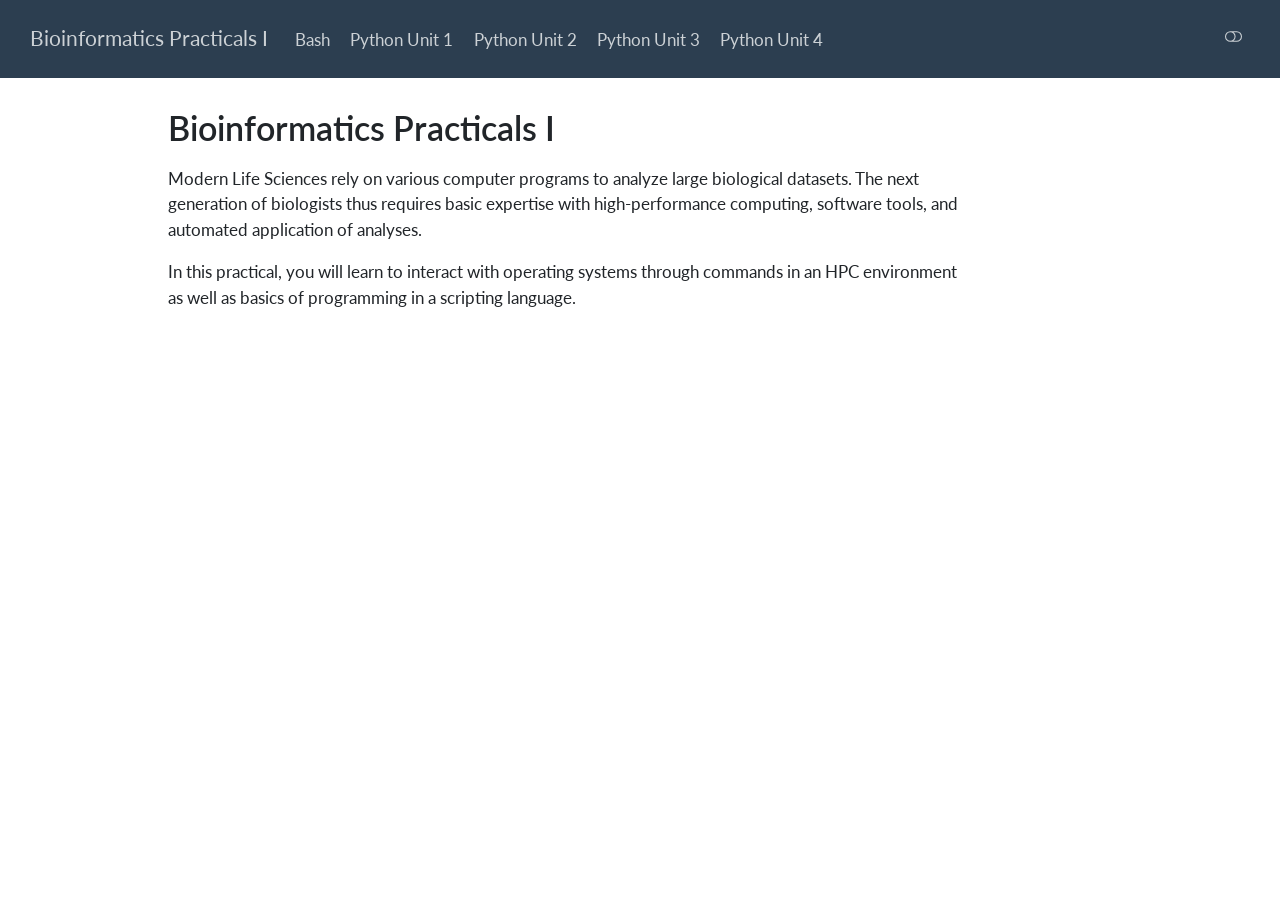
==== index.html @ 1751452b "Built site for gh-pages" ====
<!DOCTYPE html>
<html xmlns="http://www.w3.org/1999/xhtml" lang="en" xml:lang="en"><head>

<meta charset="utf-8">
<meta name="generator" content="quarto-1.5.57">

<meta name="viewport" content="width=device-width, initial-scale=1.0, user-scalable=yes">


<title>Bioinformatics Practicals I</title>
<style>
code{white-space: pre-wrap;}
span.smallcaps{font-variant: small-caps;}
div.columns{display: flex; gap: min(4vw, 1.5em);}
div.column{flex: auto; overflow-x: auto;}
div.hanging-indent{margin-left: 1.5em; text-indent: -1.5em;}
ul.task-list{list-style: none;}
ul.task-list li input[type="checkbox"] {
  width: 0.8em;
  margin: 0 0.8em 0.2em -1em; /* quarto-specific, see https://github.com/quarto-dev/quarto-cli/issues/4556 */ 
  vertical-align: middle;
}
</style>


<script src="site_libs/quarto-nav/quarto-nav.js"></script>
<script src="site_libs/quarto-nav/headroom.min.js"></script>
<script src="site_libs/clipboard/clipboard.min.js"></script>
<script src="site_libs/quarto-search/autocomplete.umd.js"></script>
<script src="site_libs/quarto-search/fuse.min.js"></script>
<script src="site_libs/quarto-search/quarto-search.js"></script>
<meta name="quarto:offset" content="./">
<script src="site_libs/quarto-html/quarto.js"></script>
<script src="site_libs/quarto-html/popper.min.js"></script>
<script src="site_libs/quarto-html/tippy.umd.min.js"></script>
<script src="site_libs/quarto-html/anchor.min.js"></script>
<link href="site_libs/quarto-html/tippy.css" rel="stylesheet">
<link href="site_libs/quarto-html/quarto-syntax-highlighting.css" rel="stylesheet" class="quarto-color-scheme" id="quarto-text-highlighting-styles">
<link href="site_libs/quarto-html/quarto-syntax-highlighting-dark.css" rel="prefetch" class="quarto-color-scheme quarto-color-alternate" id="quarto-text-highlighting-styles">
<script src="site_libs/bootstrap/bootstrap.min.js"></script>
<link href="site_libs/bootstrap/bootstrap-icons.css" rel="stylesheet">
<link href="site_libs/bootstrap/bootstrap.min.css" rel="stylesheet" class="quarto-color-scheme" id="quarto-bootstrap" data-mode="light">
<link href="site_libs/bootstrap/bootstrap-dark.min.css" rel="prefetch" class="quarto-color-scheme quarto-color-alternate" id="quarto-bootstrap" data-mode="dark">
<script id="quarto-search-options" type="application/json">{
  "location": "navbar",
  "copy-button": false,
  "collapse-after": 3,
  "panel-placement": "end",
  "type": "overlay",
  "limit": 50,
  "keyboard-shortcut": [
    "f",
    "/",
    "s"
  ],
  "show-item-context": false,
  "language": {
    "search-no-results-text": "No results",
    "search-matching-documents-text": "matching documents",
    "search-copy-link-title": "Copy link to search",
    "search-hide-matches-text": "Hide additional matches",
    "search-more-match-text": "more match in this document",
    "search-more-matches-text": "more matches in this document",
    "search-clear-button-title": "Clear",
    "search-text-placeholder": "",
    "search-detached-cancel-button-title": "Cancel",
    "search-submit-button-title": "Submit",
    "search-label": "Search"
  }
}</script>


<link rel="stylesheet" href="styles.css">
</head>

<body class="nav-fixed">

<div id="quarto-search-results"></div>
  <header id="quarto-header" class="headroom fixed-top">
    <nav class="navbar navbar-expand-lg " data-bs-theme="dark">
      <div class="navbar-container container-fluid">
      <div class="navbar-brand-container mx-auto">
    <a class="navbar-brand" href="./index.html">
    <span class="navbar-title">Bioinformatics Practicals I</span>
    </a>
  </div>
            <div id="quarto-search" class="" title="Search"></div>
          <button class="navbar-toggler" type="button" data-bs-toggle="collapse" data-bs-target="#navbarCollapse" aria-controls="navbarCollapse" role="menu" aria-expanded="false" aria-label="Toggle navigation" onclick="if (window.quartoToggleHeadroom) { window.quartoToggleHeadroom(); }">
  <span class="navbar-toggler-icon"></span>
</button>
          <div class="collapse navbar-collapse" id="navbarCollapse">
            <ul class="navbar-nav navbar-nav-scroll me-auto">
  <li class="nav-item">
    <a class="nav-link" href="./bash.html"> 
<span class="menu-text">Bash</span></a>
  </li>  
  <li class="nav-item">
    <a class="nav-link" href="./python1.html"> 
<span class="menu-text">Python Unit 1</span></a>
  </li>  
  <li class="nav-item">
    <a class="nav-link" href="./python2.html"> 
<span class="menu-text">Python Unit 2</span></a>
  </li>  
  <li class="nav-item">
    <a class="nav-link" href="./python3.html"> 
<span class="menu-text">Python Unit 3</span></a>
  </li>  
  <li class="nav-item">
    <a class="nav-link" href="./python4.html"> 
<span class="menu-text">Python Unit 4</span></a>
  </li>  
</ul>
          </div> <!-- /navcollapse -->
            <div class="quarto-navbar-tools">
  <a href="" class="quarto-color-scheme-toggle quarto-navigation-tool  px-1" onclick="window.quartoToggleColorScheme(); return false;" title="Toggle dark mode"><i class="bi"></i></a>
</div>
      </div> <!-- /container-fluid -->
    </nav>
</header>
<!-- content -->
<div id="quarto-content" class="quarto-container page-columns page-rows-contents page-layout-article page-navbar">
<!-- sidebar -->
<!-- margin-sidebar -->
    <div id="quarto-margin-sidebar" class="sidebar margin-sidebar zindex-bottom">
        
    </div>
<!-- main -->
<main class="content" id="quarto-document-content">

<header id="title-block-header" class="quarto-title-block default">
<div class="quarto-title">
<h1 class="title">Bioinformatics Practicals I</h1>
</div>



<div class="quarto-title-meta">

    
  
    
  </div>
  


</header>


<p>Modern Life Sciences rely on various computer programs to analyze large biological datasets. The next generation of biologists thus requires basic expertise with high-performance computing, software tools, and automated application of analyses.</p>
<p>In this practical, you will learn to interact with operating systems through commands in an HPC environment as well as basics of programming in a scripting language.</p>



</main> <!-- /main -->
<script id="quarto-html-after-body" type="application/javascript">
window.document.addEventListener("DOMContentLoaded", function (event) {
  const toggleBodyColorMode = (bsSheetEl) => {
    const mode = bsSheetEl.getAttribute("data-mode");
    const bodyEl = window.document.querySelector("body");
    if (mode === "dark") {
      bodyEl.classList.add("quarto-dark");
      bodyEl.classList.remove("quarto-light");
    } else {
      bodyEl.classList.add("quarto-light");
      bodyEl.classList.remove("quarto-dark");
    }
  }
  const toggleBodyColorPrimary = () => {
    const bsSheetEl = window.document.querySelector("link#quarto-bootstrap");
    if (bsSheetEl) {
      toggleBodyColorMode(bsSheetEl);
    }
  }
  toggleBodyColorPrimary();  
  const disableStylesheet = (stylesheets) => {
    for (let i=0; i < stylesheets.length; i++) {
      const stylesheet = stylesheets[i];
      stylesheet.rel = 'prefetch';
    }
  }
  const enableStylesheet = (stylesheets) => {
    for (let i=0; i < stylesheets.length; i++) {
      const stylesheet = stylesheets[i];
      stylesheet.rel = 'stylesheet';
    }
  }
  const manageTransitions = (selector, allowTransitions) => {
    const els = window.document.querySelectorAll(selector);
    for (let i=0; i < els.length; i++) {
      const el = els[i];
      if (allowTransitions) {
        el.classList.remove('notransition');
      } else {
        el.classList.add('notransition');
      }
    }
  }
  const toggleGiscusIfUsed = (isAlternate, darkModeDefault) => {
    const baseTheme = document.querySelector('#giscus-base-theme')?.value ?? 'light';
    const alternateTheme = document.querySelector('#giscus-alt-theme')?.value ?? 'dark';
    let newTheme = '';
    if(darkModeDefault) {
      newTheme = isAlternate ? baseTheme : alternateTheme;
    } else {
      newTheme = isAlternate ? alternateTheme : baseTheme;
    }
    const changeGiscusTheme = () => {
      // From: https://github.com/giscus/giscus/issues/336
      const sendMessage = (message) => {
        const iframe = document.querySelector('iframe.giscus-frame');
        if (!iframe) return;
        iframe.contentWindow.postMessage({ giscus: message }, 'https://giscus.app');
      }
      sendMessage({
        setConfig: {
          theme: newTheme
        }
      });
    }
    const isGiscussLoaded = window.document.querySelector('iframe.giscus-frame') !== null;
    if (isGiscussLoaded) {
      changeGiscusTheme();
    }
  }
  const toggleColorMode = (alternate) => {
    // Switch the stylesheets
    const alternateStylesheets = window.document.querySelectorAll('link.quarto-color-scheme.quarto-color-alternate');
    manageTransitions('#quarto-margin-sidebar .nav-link', false);
    if (alternate) {
      enableStylesheet(alternateStylesheets);
      for (const sheetNode of alternateStylesheets) {
        if (sheetNode.id === "quarto-bootstrap") {
          toggleBodyColorMode(sheetNode);
        }
      }
    } else {
      disableStylesheet(alternateStylesheets);
      toggleBodyColorPrimary();
    }
    manageTransitions('#quarto-margin-sidebar .nav-link', true);
    // Switch the toggles
    const toggles = window.document.querySelectorAll('.quarto-color-scheme-toggle');
    for (let i=0; i < toggles.length; i++) {
      const toggle = toggles[i];
      if (toggle) {
        if (alternate) {
          toggle.classList.add("alternate");     
        } else {
          toggle.classList.remove("alternate");
        }
      }
    }
    // Hack to workaround the fact that safari doesn't
    // properly recolor the scrollbar when toggling (#1455)
    if (navigator.userAgent.indexOf('Safari') > 0 && navigator.userAgent.indexOf('Chrome') == -1) {
      manageTransitions("body", false);
      window.scrollTo(0, 1);
      setTimeout(() => {
        window.scrollTo(0, 0);
        manageTransitions("body", true);
      }, 40);  
    }
  }
  const isFileUrl = () => { 
    return window.location.protocol === 'file:';
  }
  const hasAlternateSentinel = () => {  
    let styleSentinel = getColorSchemeSentinel();
    if (styleSentinel !== null) {
      return styleSentinel === "alternate";
    } else {
      return false;
    }
  }
  const setStyleSentinel = (alternate) => {
    const value = alternate ? "alternate" : "default";
    if (!isFileUrl()) {
      window.localStorage.setItem("quarto-color-scheme", value);
    } else {
      localAlternateSentinel = value;
    }
  }
  const getColorSchemeSentinel = () => {
    if (!isFileUrl()) {
      const storageValue = window.localStorage.getItem("quarto-color-scheme");
      return storageValue != null ? storageValue : localAlternateSentinel;
    } else {
      return localAlternateSentinel;
    }
  }
  const darkModeDefault = false;
  let localAlternateSentinel = darkModeDefault ? 'alternate' : 'default';
  // Dark / light mode switch
  window.quartoToggleColorScheme = () => {
    // Read the current dark / light value 
    let toAlternate = !hasAlternateSentinel();
    toggleColorMode(toAlternate);
    setStyleSentinel(toAlternate);
    toggleGiscusIfUsed(toAlternate, darkModeDefault);
  };
  // Ensure there is a toggle, if there isn't float one in the top right
  if (window.document.querySelector('.quarto-color-scheme-toggle') === null) {
    const a = window.document.createElement('a');
    a.classList.add('top-right');
    a.classList.add('quarto-color-scheme-toggle');
    a.href = "";
    a.onclick = function() { try { window.quartoToggleColorScheme(); } catch {} return false; };
    const i = window.document.createElement("i");
    i.classList.add('bi');
    a.appendChild(i);
    window.document.body.appendChild(a);
  }
  // Switch to dark mode if need be
  if (hasAlternateSentinel()) {
    toggleColorMode(true);
  } else {
    toggleColorMode(false);
  }
  const icon = "";
  const anchorJS = new window.AnchorJS();
  anchorJS.options = {
    placement: 'right',
    icon: icon
  };
  anchorJS.add('.anchored');
  const isCodeAnnotation = (el) => {
    for (const clz of el.classList) {
      if (clz.startsWith('code-annotation-')) {                     
        return true;
      }
    }
    return false;
  }
  const onCopySuccess = function(e) {
    // button target
    const button = e.trigger;
    // don't keep focus
    button.blur();
    // flash "checked"
    button.classList.add('code-copy-button-checked');
    var currentTitle = button.getAttribute("title");
    button.setAttribute("title", "Copied!");
    let tooltip;
    if (window.bootstrap) {
      button.setAttribute("data-bs-toggle", "tooltip");
      button.setAttribute("data-bs-placement", "left");
      button.setAttribute("data-bs-title", "Copied!");
      tooltip = new bootstrap.Tooltip(button, 
        { trigger: "manual", 
          customClass: "code-copy-button-tooltip",
          offset: [0, -8]});
      tooltip.show();    
    }
    setTimeout(function() {
      if (tooltip) {
        tooltip.hide();
        button.removeAttribute("data-bs-title");
        button.removeAttribute("data-bs-toggle");
        button.removeAttribute("data-bs-placement");
      }
      button.setAttribute("title", currentTitle);
      button.classList.remove('code-copy-button-checked');
    }, 1000);
    // clear code selection
    e.clearSelection();
  }
  const getTextToCopy = function(trigger) {
      const codeEl = trigger.previousElementSibling.cloneNode(true);
      for (const childEl of codeEl.children) {
        if (isCodeAnnotation(childEl)) {
          childEl.remove();
        }
      }
      return codeEl.innerText;
  }
  const clipboard = new window.ClipboardJS('.code-copy-button:not([data-in-quarto-modal])', {
    text: getTextToCopy
  });
  clipboard.on('success', onCopySuccess);
  if (window.document.getElementById('quarto-embedded-source-code-modal')) {
    // For code content inside modals, clipBoardJS needs to be initialized with a container option
    // TODO: Check when it could be a function (https://github.com/zenorocha/clipboard.js/issues/860)
    const clipboardModal = new window.ClipboardJS('.code-copy-button[data-in-quarto-modal]', {
      text: getTextToCopy,
      container: window.document.getElementById('quarto-embedded-source-code-modal')
    });
    clipboardModal.on('success', onCopySuccess);
  }
    var localhostRegex = new RegExp(/^(?:http|https):\/\/localhost\:?[0-9]*\//);
    var mailtoRegex = new RegExp(/^mailto:/);
      var filterRegex = new RegExp("https:\/\/csbg\.github\.io\/BioinformaticsPracticals1\/");
    var isInternal = (href) => {
        return filterRegex.test(href) || localhostRegex.test(href) || mailtoRegex.test(href);
    }
    // Inspect non-navigation links and adorn them if external
 	var links = window.document.querySelectorAll('a[href]:not(.nav-link):not(.navbar-brand):not(.toc-action):not(.sidebar-link):not(.sidebar-item-toggle):not(.pagination-link):not(.no-external):not([aria-hidden]):not(.dropdown-item):not(.quarto-navigation-tool):not(.about-link)');
    for (var i=0; i<links.length; i++) {
      const link = links[i];
      if (!isInternal(link.href)) {
        // undo the damage that might have been done by quarto-nav.js in the case of
        // links that we want to consider external
        if (link.dataset.originalHref !== undefined) {
          link.href = link.dataset.originalHref;
        }
      }
    }
  function tippyHover(el, contentFn, onTriggerFn, onUntriggerFn) {
    const config = {
      allowHTML: true,
      maxWidth: 500,
      delay: 100,
      arrow: false,
      appendTo: function(el) {
          return el.parentElement;
      },
      interactive: true,
      interactiveBorder: 10,
      theme: 'quarto',
      placement: 'bottom-start',
    };
    if (contentFn) {
      config.content = contentFn;
    }
    if (onTriggerFn) {
      config.onTrigger = onTriggerFn;
    }
    if (onUntriggerFn) {
      config.onUntrigger = onUntriggerFn;
    }
    window.tippy(el, config); 
  }
  const noterefs = window.document.querySelectorAll('a[role="doc-noteref"]');
  for (var i=0; i<noterefs.length; i++) {
    const ref = noterefs[i];
    tippyHover(ref, function() {
      // use id or data attribute instead here
      let href = ref.getAttribute('data-footnote-href') || ref.getAttribute('href');
      try { href = new URL(href).hash; } catch {}
      const id = href.replace(/^#\/?/, "");
      const note = window.document.getElementById(id);
      if (note) {
        return note.innerHTML;
      } else {
        return "";
      }
    });
  }
  const xrefs = window.document.querySelectorAll('a.quarto-xref');
  const processXRef = (id, note) => {
    // Strip column container classes
    const stripColumnClz = (el) => {
      el.classList.remove("page-full", "page-columns");
      if (el.children) {
        for (const child of el.children) {
          stripColumnClz(child);
        }
      }
    }
    stripColumnClz(note)
    if (id === null || id.startsWith('sec-')) {
      // Special case sections, only their first couple elements
      const container = document.createElement("div");
      if (note.children && note.children.length > 2) {
        container.appendChild(note.children[0].cloneNode(true));
        for (let i = 1; i < note.children.length; i++) {
          const child = note.children[i];
          if (child.tagName === "P" && child.innerText === "") {
            continue;
          } else {
            container.appendChild(child.cloneNode(true));
            break;
          }
        }
        if (window.Quarto?.typesetMath) {
          window.Quarto.typesetMath(container);
        }
        return container.innerHTML
      } else {
        if (window.Quarto?.typesetMath) {
          window.Quarto.typesetMath(note);
        }
        return note.innerHTML;
      }
    } else {
      // Remove any anchor links if they are present
      const anchorLink = note.querySelector('a.anchorjs-link');
      if (anchorLink) {
        anchorLink.remove();
      }
      if (window.Quarto?.typesetMath) {
        window.Quarto.typesetMath(note);
      }
      // TODO in 1.5, we should make sure this works without a callout special case
      if (note.classList.contains("callout")) {
        return note.outerHTML;
      } else {
        return note.innerHTML;
      }
    }
  }
  for (var i=0; i<xrefs.length; i++) {
    const xref = xrefs[i];
    tippyHover(xref, undefined, function(instance) {
      instance.disable();
      let url = xref.getAttribute('href');
      let hash = undefined; 
      if (url.startsWith('#')) {
        hash = url;
      } else {
        try { hash = new URL(url).hash; } catch {}
      }
      if (hash) {
        const id = hash.replace(/^#\/?/, "");
        const note = window.document.getElementById(id);
        if (note !== null) {
          try {
            const html = processXRef(id, note.cloneNode(true));
            instance.setContent(html);
          } finally {
            instance.enable();
            instance.show();
          }
        } else {
          // See if we can fetch this
          fetch(url.split('#')[0])
          .then(res => res.text())
          .then(html => {
            const parser = new DOMParser();
            const htmlDoc = parser.parseFromString(html, "text/html");
            const note = htmlDoc.getElementById(id);
            if (note !== null) {
              const html = processXRef(id, note);
              instance.setContent(html);
            } 
          }).finally(() => {
            instance.enable();
            instance.show();
          });
        }
      } else {
        // See if we can fetch a full url (with no hash to target)
        // This is a special case and we should probably do some content thinning / targeting
        fetch(url)
        .then(res => res.text())
        .then(html => {
          const parser = new DOMParser();
          const htmlDoc = parser.parseFromString(html, "text/html");
          const note = htmlDoc.querySelector('main.content');
          if (note !== null) {
            // This should only happen for chapter cross references
            // (since there is no id in the URL)
            // remove the first header
            if (note.children.length > 0 && note.children[0].tagName === "HEADER") {
              note.children[0].remove();
            }
            const html = processXRef(null, note);
            instance.setContent(html);
          } 
        }).finally(() => {
          instance.enable();
          instance.show();
        });
      }
    }, function(instance) {
    });
  }
      let selectedAnnoteEl;
      const selectorForAnnotation = ( cell, annotation) => {
        let cellAttr = 'data-code-cell="' + cell + '"';
        let lineAttr = 'data-code-annotation="' +  annotation + '"';
        const selector = 'span[' + cellAttr + '][' + lineAttr + ']';
        return selector;
      }
      const selectCodeLines = (annoteEl) => {
        const doc = window.document;
        const targetCell = annoteEl.getAttribute("data-target-cell");
        const targetAnnotation = annoteEl.getAttribute("data-target-annotation");
        const annoteSpan = window.document.querySelector(selectorForAnnotation(targetCell, targetAnnotation));
        const lines = annoteSpan.getAttribute("data-code-lines").split(",");
        const lineIds = lines.map((line) => {
          return targetCell + "-" + line;
        })
        let top = null;
        let height = null;
        let parent = null;
        if (lineIds.length > 0) {
            //compute the position of the single el (top and bottom and make a div)
            const el = window.document.getElementById(lineIds[0]);
            top = el.offsetTop;
            height = el.offsetHeight;
            parent = el.parentElement.parentElement;
          if (lineIds.length > 1) {
            const lastEl = window.document.getElementById(lineIds[lineIds.length - 1]);
            const bottom = lastEl.offsetTop + lastEl.offsetHeight;
            height = bottom - top;
          }
          if (top !== null && height !== null && parent !== null) {
            // cook up a div (if necessary) and position it 
            let div = window.document.getElementById("code-annotation-line-highlight");
            if (div === null) {
              div = window.document.createElement("div");
              div.setAttribute("id", "code-annotation-line-highlight");
              div.style.position = 'absolute';
              parent.appendChild(div);
            }
            div.style.top = top - 2 + "px";
            div.style.height = height + 4 + "px";
            div.style.left = 0;
            let gutterDiv = window.document.getElementById("code-annotation-line-highlight-gutter");
            if (gutterDiv === null) {
              gutterDiv = window.document.createElement("div");
              gutterDiv.setAttribute("id", "code-annotation-line-highlight-gutter");
              gutterDiv.style.position = 'absolute';
              const codeCell = window.document.getElementById(targetCell);
              const gutter = codeCell.querySelector('.code-annotation-gutter');
              gutter.appendChild(gutterDiv);
            }
            gutterDiv.style.top = top - 2 + "px";
            gutterDiv.style.height = height + 4 + "px";
          }
          selectedAnnoteEl = annoteEl;
        }
      };
      const unselectCodeLines = () => {
        const elementsIds = ["code-annotation-line-highlight", "code-annotation-line-highlight-gutter"];
        elementsIds.forEach((elId) => {
          const div = window.document.getElementById(elId);
          if (div) {
            div.remove();
          }
        });
        selectedAnnoteEl = undefined;
      };
        // Handle positioning of the toggle
    window.addEventListener(
      "resize",
      throttle(() => {
        elRect = undefined;
        if (selectedAnnoteEl) {
          selectCodeLines(selectedAnnoteEl);
        }
      }, 10)
    );
    function throttle(fn, ms) {
    let throttle = false;
    let timer;
      return (...args) => {
        if(!throttle) { // first call gets through
            fn.apply(this, args);
            throttle = true;
        } else { // all the others get throttled
            if(timer) clearTimeout(timer); // cancel #2
            timer = setTimeout(() => {
              fn.apply(this, args);
              timer = throttle = false;
            }, ms);
        }
      };
    }
      // Attach click handler to the DT
      const annoteDls = window.document.querySelectorAll('dt[data-target-cell]');
      for (const annoteDlNode of annoteDls) {
        annoteDlNode.addEventListener('click', (event) => {
          const clickedEl = event.target;
          if (clickedEl !== selectedAnnoteEl) {
            unselectCodeLines();
            const activeEl = window.document.querySelector('dt[data-target-cell].code-annotation-active');
            if (activeEl) {
              activeEl.classList.remove('code-annotation-active');
            }
            selectCodeLines(clickedEl);
            clickedEl.classList.add('code-annotation-active');
          } else {
            // Unselect the line
            unselectCodeLines();
            clickedEl.classList.remove('code-annotation-active');
          }
        });
      }
  const findCites = (el) => {
    const parentEl = el.parentElement;
    if (parentEl) {
      const cites = parentEl.dataset.cites;
      if (cites) {
        return {
          el,
          cites: cites.split(' ')
        };
      } else {
        return findCites(el.parentElement)
      }
    } else {
      return undefined;
    }
  };
  var bibliorefs = window.document.querySelectorAll('a[role="doc-biblioref"]');
  for (var i=0; i<bibliorefs.length; i++) {
    const ref = bibliorefs[i];
    const citeInfo = findCites(ref);
    if (citeInfo) {
      tippyHover(citeInfo.el, function() {
        var popup = window.document.createElement('div');
        citeInfo.cites.forEach(function(cite) {
          var citeDiv = window.document.createElement('div');
          citeDiv.classList.add('hanging-indent');
          citeDiv.classList.add('csl-entry');
          var biblioDiv = window.document.getElementById('ref-' + cite);
          if (biblioDiv) {
            citeDiv.innerHTML = biblioDiv.innerHTML;
          }
          popup.appendChild(citeDiv);
        });
        return popup.innerHTML;
      });
    }
  }
});
</script>
</div> <!-- /content -->




</body></html>
---- site_libs/quarto-html/tippy.css ----
.tippy-box[data-animation=fade][data-state=hidden]{opacity:0}[data-tippy-root]{max-width:calc(100vw - 10px)}.tippy-box{position:relative;background-color:#333;color:#fff;border-radius:4px;font-size:14px;line-height:1.4;white-space:normal;outline:0;transition-property:transform,visibility,opacity}.tippy-box[data-placement^=top]>.tippy-arrow{bottom:0}.tippy-box[data-placement^=top]>.tippy-arrow:before{bottom:-7px;left:0;border-width:8px 8px 0;border-top-color:initial;transform-origin:center top}.tippy-box[data-placement^=bottom]>.tippy-arrow{top:0}.tippy-box[data-placement^=bottom]>.tippy-arrow:before{top:-7px;left:0;border-width:0 8px 8px;border-bottom-color:initial;transform-origin:center bottom}.tippy-box[data-placement^=left]>.tippy-arrow{right:0}.tippy-box[data-placement^=left]>.tippy-arrow:before{border-width:8px 0 8px 8px;border-left-color:initial;right:-7px;transform-origin:center left}.tippy-box[data-placement^=right]>.tippy-arrow{left:0}.tippy-box[data-placement^=right]>.tippy-arrow:before{left:-7px;border-width:8px 8px 8px 0;border-right-color:initial;transform-origin:center right}.tippy-box[data-inertia][data-state=visible]{transition-timing-function:cubic-bezier(.54,1.5,.38,1.11)}.tippy-arrow{width:16px;height:16px;color:#333}.tippy-arrow:before{content:"";position:absolute;border-color:transparent;border-style:solid}.tippy-content{position:relative;padding:5px 9px;z-index:1}
---- site_libs/quarto-html/quarto-syntax-highlighting.css ----
/* quarto syntax highlight colors */
:root {
  --quarto-hl-ot-color: #003B4F;
  --quarto-hl-at-color: #657422;
  --quarto-hl-ss-color: #20794D;
  --quarto-hl-an-color: #5E5E5E;
  --quarto-hl-fu-color: #4758AB;
  --quarto-hl-st-color: #20794D;
  --quarto-hl-cf-color: #003B4F;
  --quarto-hl-op-color: #5E5E5E;
  --quarto-hl-er-color: #AD0000;
  --quarto-hl-bn-color: #AD0000;
  --quarto-hl-al-color: #AD0000;
  --quarto-hl-va-color: #111111;
  --quarto-hl-bu-color: inherit;
  --quarto-hl-ex-color: inherit;
  --quarto-hl-pp-color: #AD0000;
  --quarto-hl-in-color: #5E5E5E;
  --quarto-hl-vs-color: #20794D;
  --quarto-hl-wa-color: #5E5E5E;
  --quarto-hl-do-color: #5E5E5E;
  --quarto-hl-im-color: #00769E;
  --quarto-hl-ch-color: #20794D;
  --quarto-hl-dt-color: #AD0000;
  --quarto-hl-fl-color: #AD0000;
  --quarto-hl-co-color: #5E5E5E;
  --quarto-hl-cv-color: #5E5E5E;
  --quarto-hl-cn-color: #8f5902;
  --quarto-hl-sc-color: #5E5E5E;
  --quarto-hl-dv-color: #AD0000;
  --quarto-hl-kw-color: #003B4F;
}

/* other quarto variables */
:root {
  --quarto-font-monospace: SFMono-Regular, Menlo, Monaco, Consolas, "Liberation Mono", "Courier New", monospace;
}

pre > code.sourceCode > span {
  color: #003B4F;
}

code span {
  color: #003B4F;
}

code.sourceCode > span {
  color: #003B4F;
}

div.sourceCode,
div.sourceCode pre.sourceCode {
  color: #003B4F;
}

code span.ot {
  color: #003B4F;
  font-style: inherit;
}

code span.at {
  color: #657422;
  font-style: inherit;
}

code span.ss {
  color: #20794D;
  font-style: inherit;
}

code span.an {
  color: #5E5E5E;
  font-style: inherit;
}

code span.fu {
  color: #4758AB;
  font-style: inherit;
}

code span.st {
  color: #20794D;
  font-style: inherit;
}

code span.cf {
  color: #003B4F;
  font-weight: bold;
  font-style: inherit;
}

code span.op {
  color: #5E5E5E;
  font-style: inherit;
}

code span.er {
  color: #AD0000;
  font-style: inherit;
}

code span.bn {
  color: #AD0000;
  font-style: inherit;
}

code span.al {
  color: #AD0000;
  font-style: inherit;
}

code span.va {
  color: #111111;
  font-style: inherit;
}

code span.bu {
  font-style: inherit;
}

code span.ex {
  font-style: inherit;
}

code span.pp {
  color: #AD0000;
  font-style: inherit;
}

code span.in {
  color: #5E5E5E;
  font-style: inherit;
}

code span.vs {
  color: #20794D;
  font-style: inherit;
}

code span.wa {
  color: #5E5E5E;
  font-style: italic;
}

code span.do {
  color: #5E5E5E;
  font-style: italic;
}

code span.im {
  color: #00769E;
  font-style: inherit;
}

code span.ch {
  color: #20794D;
  font-style: inherit;
}

code span.dt {
  color: #AD0000;
  font-style: inherit;
}

code span.fl {
  color: #AD0000;
  font-style: inherit;
}

code span.co {
  color: #5E5E5E;
  font-style: inherit;
}

code span.cv {
  color: #5E5E5E;
  font-style: italic;
}

code span.cn {
  color: #8f5902;
  font-style: inherit;
}

code span.sc {
  color: #5E5E5E;
  font-style: inherit;
}

code span.dv {
  color: #AD0000;
  font-style: inherit;
}

code span.kw {
  color: #003B4F;
  font-weight: bold;
  font-style: inherit;
}

.prevent-inlining {
  content: "</";
}

/*# sourceMappingURL=debc5d5d77c3f9108843748ff7464032.css.map */
---- site_libs/quarto-html/quarto-syntax-highlighting-dark.css ----
/* quarto syntax highlight colors */
:root {
  --quarto-hl-al-color: #f07178;
  --quarto-hl-an-color: #d4d0ab;
  --quarto-hl-at-color: #00e0e0;
  --quarto-hl-bn-color: #d4d0ab;
  --quarto-hl-bu-color: #abe338;
  --quarto-hl-ch-color: #abe338;
  --quarto-hl-co-color: #f8f8f2;
  --quarto-hl-cv-color: #ffd700;
  --quarto-hl-cn-color: #ffd700;
  --quarto-hl-cf-color: #ffa07a;
  --quarto-hl-dt-color: #ffa07a;
  --quarto-hl-dv-color: #d4d0ab;
  --quarto-hl-do-color: #f8f8f2;
  --quarto-hl-er-color: #f07178;
  --quarto-hl-ex-color: #00e0e0;
  --quarto-hl-fl-color: #d4d0ab;
  --quarto-hl-fu-color: #ffa07a;
  --quarto-hl-im-color: #abe338;
  --quarto-hl-in-color: #d4d0ab;
  --quarto-hl-kw-color: #ffa07a;
  --quarto-hl-op-color: #ffa07a;
  --quarto-hl-ot-color: #00e0e0;
  --quarto-hl-pp-color: #dcc6e0;
  --quarto-hl-re-color: #00e0e0;
  --quarto-hl-sc-color: #abe338;
  --quarto-hl-ss-color: #abe338;
  --quarto-hl-st-color: #abe338;
  --quarto-hl-va-color: #00e0e0;
  --quarto-hl-vs-color: #abe338;
  --quarto-hl-wa-color: #dcc6e0;
}

/* other quarto variables */
:root {
  --quarto-font-monospace: SFMono-Regular, Menlo, Monaco, Consolas, "Liberation Mono", "Courier New", monospace;
}

code span.al {
  background-color: #2a0f15;
  font-weight: bold;
  color: #f07178;
}

code span.an {
  color: #d4d0ab;
}

code span.at {
  color: #00e0e0;
}

code span.bn {
  color: #d4d0ab;
}

code span.bu {
  color: #abe338;
}

code span.ch {
  color: #abe338;
}

code span.co {
  font-style: italic;
  color: #f8f8f2;
}

code span.cv {
  color: #ffd700;
}

code span.cn {
  color: #ffd700;
}

code span.cf {
  font-weight: bold;
  color: #ffa07a;
}

code span.dt {
  color: #ffa07a;
}

code span.dv {
  color: #d4d0ab;
}

code span.do {
  color: #f8f8f2;
}

code span.er {
  color: #f07178;
  text-decoration: underline;
}

code span.ex {
  font-weight: bold;
  color: #00e0e0;
}

code span.fl {
  color: #d4d0ab;
}

code span.fu {
  color: #ffa07a;
}

code span.im {
  color: #abe338;
}

code span.in {
  color: #d4d0ab;
}

code span.kw {
  font-weight: bold;
  color: #ffa07a;
}

pre > code.sourceCode > span {
  color: #f8f8f2;
}

code span {
  color: #f8f8f2;
}

code.sourceCode > span {
  color: #f8f8f2;
}

div.sourceCode,
div.sourceCode pre.sourceCode {
  color: #f8f8f2;
}

code span.op {
  color: #ffa07a;
}

code span.ot {
  color: #00e0e0;
}

code span.pp {
  color: #dcc6e0;
}

code span.re {
  background-color: #f8f8f2;
  color: #00e0e0;
}

code span.sc {
  color: #abe338;
}

code span.ss {
  color: #abe338;
}

code span.st {
  color: #abe338;
}

code span.va {
  color: #00e0e0;
}

code span.vs {
  color: #abe338;
}

code span.wa {
  color: #dcc6e0;
}

.prevent-inlining {
  content: "</";
}

/*# sourceMappingURL=935a306eefa94366c21e1a970dddb765.css.map */
---- styles.css ----
/* css styles */
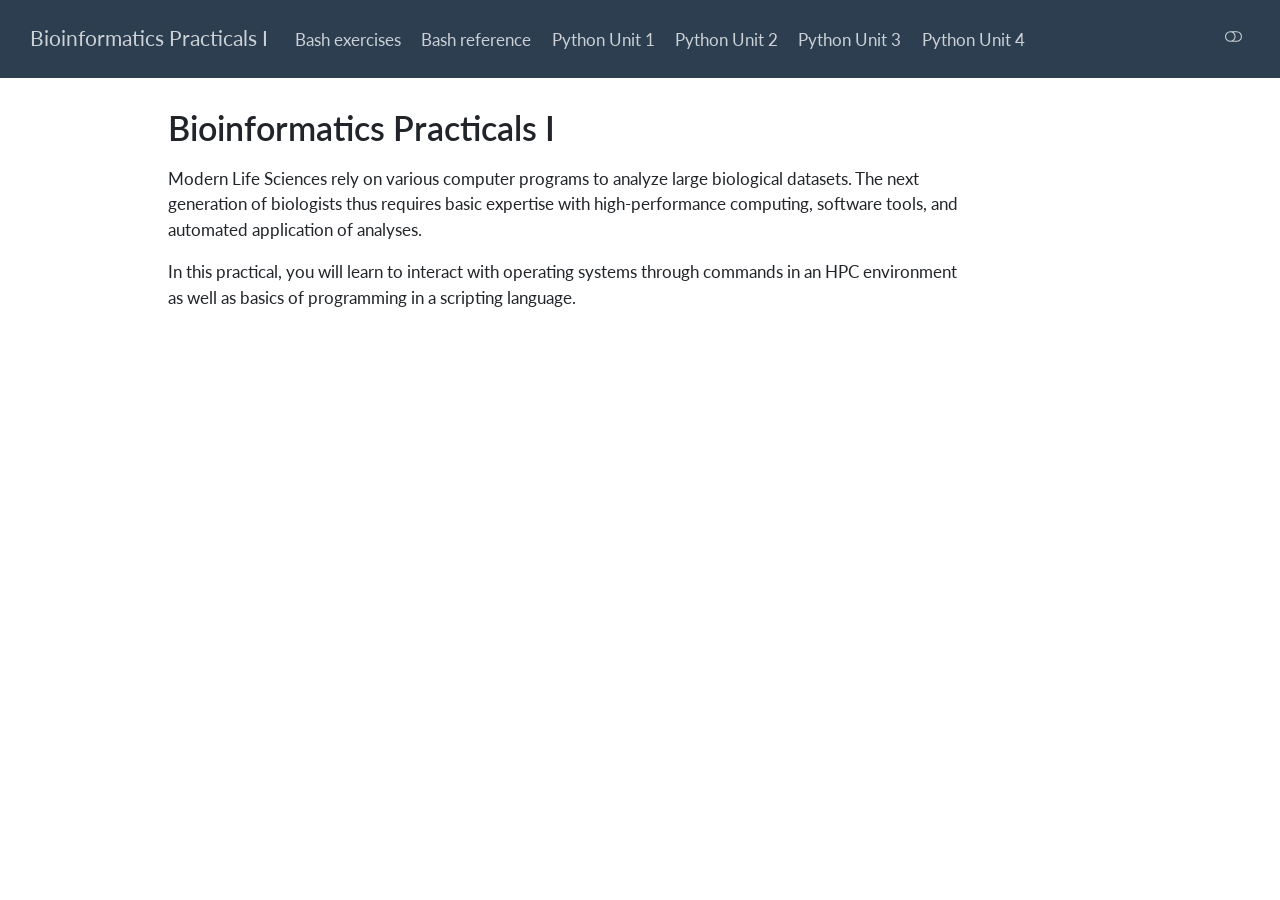
==== commit 7ac00b76: "Built site for gh-pages" ====
--- a/index.html
+++ b/index.html
@@ -2,7 +2,7 @@
 <html xmlns="http://www.w3.org/1999/xhtml" lang="en" xml:lang="en"><head>
 
 <meta charset="utf-8">
-<meta name="generator" content="quarto-1.5.57">
+<meta name="generator" content="quarto-1.7.31">
 
 <meta name="viewport" content="width=device-width, initial-scale=1.0, user-scalable=yes">
 
@@ -30,17 +30,20 @@
 <script src="site_libs/quarto-search/fuse.min.js"></script>
 <script src="site_libs/quarto-search/quarto-search.js"></script>
 <meta name="quarto:offset" content="./">
-<script src="site_libs/quarto-html/quarto.js"></script>
+<script src="site_libs/quarto-html/quarto.js" type="module"></script>
+<script src="site_libs/quarto-html/tabsets/tabsets.js" type="module"></script>
 <script src="site_libs/quarto-html/popper.min.js"></script>
 <script src="site_libs/quarto-html/tippy.umd.min.js"></script>
 <script src="site_libs/quarto-html/anchor.min.js"></script>
 <link href="site_libs/quarto-html/tippy.css" rel="stylesheet">
-<link href="site_libs/quarto-html/quarto-syntax-highlighting.css" rel="stylesheet" class="quarto-color-scheme" id="quarto-text-highlighting-styles">
-<link href="site_libs/quarto-html/quarto-syntax-highlighting-dark.css" rel="prefetch" class="quarto-color-scheme quarto-color-alternate" id="quarto-text-highlighting-styles">
+<link href="site_libs/quarto-html/quarto-syntax-highlighting-e1a5c8363afafaef2c763b6775fbf3ca.css" rel="stylesheet" class="quarto-color-scheme" id="quarto-text-highlighting-styles">
+<link href="site_libs/quarto-html/quarto-syntax-highlighting-dark-8ef56b68f8fa1e9d2ba328e99e439f80.css" rel="stylesheet" class="quarto-color-scheme quarto-color-alternate" id="quarto-text-highlighting-styles">
+<link href="site_libs/quarto-html/quarto-syntax-highlighting-e1a5c8363afafaef2c763b6775fbf3ca.css" rel="stylesheet" class="quarto-color-scheme-extra" id="quarto-text-highlighting-styles">
 <script src="site_libs/bootstrap/bootstrap.min.js"></script>
 <link href="site_libs/bootstrap/bootstrap-icons.css" rel="stylesheet">
-<link href="site_libs/bootstrap/bootstrap.min.css" rel="stylesheet" class="quarto-color-scheme" id="quarto-bootstrap" data-mode="light">
-<link href="site_libs/bootstrap/bootstrap-dark.min.css" rel="prefetch" class="quarto-color-scheme quarto-color-alternate" id="quarto-bootstrap" data-mode="dark">
+<link href="site_libs/bootstrap/bootstrap-2d2c3c1dc8fcebd689918bbad00a5354.min.css" rel="stylesheet" append-hash="true" class="quarto-color-scheme" id="quarto-bootstrap" data-mode="light">
+<link href="site_libs/bootstrap/bootstrap-dark-a5cec38defc11f7561b05eff66b91810.min.css" rel="stylesheet" append-hash="true" class="quarto-color-scheme quarto-color-alternate" id="quarto-bootstrap" data-mode="dark">
+<link href="site_libs/bootstrap/bootstrap-2d2c3c1dc8fcebd689918bbad00a5354.min.css" rel="stylesheet" append-hash="true" class="quarto-color-scheme-extra" id="quarto-bootstrap" data-mode="light">
 <script id="quarto-search-options" type="application/json">{
   "location": "navbar",
   "copy-button": false,
@@ -73,7 +76,169 @@
 <link rel="stylesheet" href="styles.css">
 </head>
 
-<body class="nav-fixed">
+<body class="nav-fixed quarto-light"><script id="quarto-html-before-body" type="application/javascript">
+    const toggleBodyColorMode = (bsSheetEl) => {
+      const mode = bsSheetEl.getAttribute("data-mode");
+      const bodyEl = window.document.querySelector("body");
+      if (mode === "dark") {
+        bodyEl.classList.add("quarto-dark");
+        bodyEl.classList.remove("quarto-light");
+      } else {
+        bodyEl.classList.add("quarto-light");
+        bodyEl.classList.remove("quarto-dark");
+      }
+    }
+    const toggleBodyColorPrimary = () => {
+      const bsSheetEl = window.document.querySelector("link#quarto-bootstrap:not([rel=disabled-stylesheet])");
+      if (bsSheetEl) {
+        toggleBodyColorMode(bsSheetEl);
+      }
+    }
+    const setColorSchemeToggle = (alternate) => {
+      const toggles = window.document.querySelectorAll('.quarto-color-scheme-toggle');
+      for (let i=0; i < toggles.length; i++) {
+        const toggle = toggles[i];
+        if (toggle) {
+          if (alternate) {
+            toggle.classList.add("alternate");
+          } else {
+            toggle.classList.remove("alternate");
+          }
+        }
+      }
+    };
+    const toggleColorMode = (alternate) => {
+      // Switch the stylesheets
+      const primaryStylesheets = window.document.querySelectorAll('link.quarto-color-scheme:not(.quarto-color-alternate)');
+      const alternateStylesheets = window.document.querySelectorAll('link.quarto-color-scheme.quarto-color-alternate');
+      manageTransitions('#quarto-margin-sidebar .nav-link', false);
+      if (alternate) {
+        // note: dark is layered on light, we don't disable primary!
+        enableStylesheet(alternateStylesheets);
+        for (const sheetNode of alternateStylesheets) {
+          if (sheetNode.id === "quarto-bootstrap") {
+            toggleBodyColorMode(sheetNode);
+          }
+        }
+      } else {
+        disableStylesheet(alternateStylesheets);
+        enableStylesheet(primaryStylesheets)
+        toggleBodyColorPrimary();
+      }
+      manageTransitions('#quarto-margin-sidebar .nav-link', true);
+      // Switch the toggles
+      setColorSchemeToggle(alternate)
+      // Hack to workaround the fact that safari doesn't
+      // properly recolor the scrollbar when toggling (#1455)
+      if (navigator.userAgent.indexOf('Safari') > 0 && navigator.userAgent.indexOf('Chrome') == -1) {
+        manageTransitions("body", false);
+        window.scrollTo(0, 1);
+        setTimeout(() => {
+          window.scrollTo(0, 0);
+          manageTransitions("body", true);
+        }, 40);
+      }
+    }
+    const disableStylesheet = (stylesheets) => {
+      for (let i=0; i < stylesheets.length; i++) {
+        const stylesheet = stylesheets[i];
+        stylesheet.rel = 'disabled-stylesheet';
+      }
+    }
+    const enableStylesheet = (stylesheets) => {
+      for (let i=0; i < stylesheets.length; i++) {
+        const stylesheet = stylesheets[i];
+        if(stylesheet.rel !== 'stylesheet') { // for Chrome, which will still FOUC without this check
+          stylesheet.rel = 'stylesheet';
+        }
+      }
+    }
+    const manageTransitions = (selector, allowTransitions) => {
+      const els = window.document.querySelectorAll(selector);
+      for (let i=0; i < els.length; i++) {
+        const el = els[i];
+        if (allowTransitions) {
+          el.classList.remove('notransition');
+        } else {
+          el.classList.add('notransition');
+        }
+      }
+    }
+    const isFileUrl = () => {
+      return window.location.protocol === 'file:';
+    }
+    const hasAlternateSentinel = () => {
+      let styleSentinel = getColorSchemeSentinel();
+      if (styleSentinel !== null) {
+        return styleSentinel === "alternate";
+      } else {
+        return false;
+      }
+    }
+    const setStyleSentinel = (alternate) => {
+      const value = alternate ? "alternate" : "default";
+      if (!isFileUrl()) {
+        window.localStorage.setItem("quarto-color-scheme", value);
+      } else {
+        localAlternateSentinel = value;
+      }
+    }
+    const getColorSchemeSentinel = () => {
+      if (!isFileUrl()) {
+        const storageValue = window.localStorage.getItem("quarto-color-scheme");
+        return storageValue != null ? storageValue : localAlternateSentinel;
+      } else {
+        return localAlternateSentinel;
+      }
+    }
+    const toggleGiscusIfUsed = (isAlternate, darkModeDefault) => {
+      const baseTheme = document.querySelector('#giscus-base-theme')?.value ?? 'light';
+      const alternateTheme = document.querySelector('#giscus-alt-theme')?.value ?? 'dark';
+      let newTheme = '';
+      if(authorPrefersDark) {
+        newTheme = isAlternate ? baseTheme : alternateTheme;
+      } else {
+        newTheme = isAlternate ? alternateTheme : baseTheme;
+      }
+      const changeGiscusTheme = () => {
+        // From: https://github.com/giscus/giscus/issues/336
+        const sendMessage = (message) => {
+          const iframe = document.querySelector('iframe.giscus-frame');
+          if (!iframe) return;
+          iframe.contentWindow.postMessage({ giscus: message }, 'https://giscus.app');
+        }
+        sendMessage({
+          setConfig: {
+            theme: newTheme
+          }
+        });
+      }
+      const isGiscussLoaded = window.document.querySelector('iframe.giscus-frame') !== null;
+      if (isGiscussLoaded) {
+        changeGiscusTheme();
+      }
+    };
+    const authorPrefersDark = false;
+    const darkModeDefault = authorPrefersDark;
+      document.querySelector('link#quarto-text-highlighting-styles.quarto-color-scheme-extra').rel = 'disabled-stylesheet';
+      document.querySelector('link#quarto-bootstrap.quarto-color-scheme-extra').rel = 'disabled-stylesheet';
+    let localAlternateSentinel = darkModeDefault ? 'alternate' : 'default';
+    // Dark / light mode switch
+    window.quartoToggleColorScheme = () => {
+      // Read the current dark / light value
+      let toAlternate = !hasAlternateSentinel();
+      toggleColorMode(toAlternate);
+      setStyleSentinel(toAlternate);
+      toggleGiscusIfUsed(toAlternate, darkModeDefault);
+      window.dispatchEvent(new Event('resize'));
+    };
+    // Switch to dark mode if need be
+    if (hasAlternateSentinel()) {
+      toggleColorMode(true);
+    } else {
+      toggleColorMode(false);
+    }
+  </script>
 
 <div id="quarto-search-results"></div>
   <header id="quarto-header" class="headroom fixed-top">
@@ -92,7 +257,11 @@
             <ul class="navbar-nav navbar-nav-scroll me-auto">
   <li class="nav-item">
     <a class="nav-link" href="./bash.html"> 
-<span class="menu-text">Bash</span></a>
+<span class="menu-text">Bash exercises</span></a>
+  </li>  
+  <li class="nav-item">
+    <a class="nav-link" href="./bash_reference.html"> 
+<span class="menu-text">Bash reference</span></a>
   </li>  
   <li class="nav-item">
     <a class="nav-link" href="./python1.html"> 
@@ -128,6 +297,7 @@
 <!-- main -->
 <main class="content" id="quarto-document-content">
 
+
 <header id="title-block-header" class="quarto-title-block default">
 <div class="quarto-title">
 <h1 class="title">Bioinformatics Practicals I</h1>
@@ -154,383 +324,255 @@
 
 </main> <!-- /main -->
 <script id="quarto-html-after-body" type="application/javascript">
-window.document.addEventListener("DOMContentLoaded", function (event) {
-  const toggleBodyColorMode = (bsSheetEl) => {
-    const mode = bsSheetEl.getAttribute("data-mode");
-    const bodyEl = window.document.querySelector("body");
-    if (mode === "dark") {
-      bodyEl.classList.add("quarto-dark");
-      bodyEl.classList.remove("quarto-light");
-    } else {
-      bodyEl.classList.add("quarto-light");
-      bodyEl.classList.remove("quarto-dark");
-    }
-  }
-  const toggleBodyColorPrimary = () => {
-    const bsSheetEl = window.document.querySelector("link#quarto-bootstrap");
-    if (bsSheetEl) {
-      toggleBodyColorMode(bsSheetEl);
-    }
-  }
-  toggleBodyColorPrimary();  
-  const disableStylesheet = (stylesheets) => {
-    for (let i=0; i < stylesheets.length; i++) {
-      const stylesheet = stylesheets[i];
-      stylesheet.rel = 'prefetch';
-    }
-  }
-  const enableStylesheet = (stylesheets) => {
-    for (let i=0; i < stylesheets.length; i++) {
-      const stylesheet = stylesheets[i];
-      stylesheet.rel = 'stylesheet';
-    }
-  }
-  const manageTransitions = (selector, allowTransitions) => {
-    const els = window.document.querySelectorAll(selector);
-    for (let i=0; i < els.length; i++) {
-      const el = els[i];
-      if (allowTransitions) {
-        el.classList.remove('notransition');
+  window.document.addEventListener("DOMContentLoaded", function (event) {
+    // Ensure there is a toggle, if there isn't float one in the top right
+    if (window.document.querySelector('.quarto-color-scheme-toggle') === null) {
+      const a = window.document.createElement('a');
+      a.classList.add('top-right');
+      a.classList.add('quarto-color-scheme-toggle');
+      a.href = "";
+      a.onclick = function() { try { window.quartoToggleColorScheme(); } catch {} return false; };
+      const i = window.document.createElement("i");
+      i.classList.add('bi');
+      a.appendChild(i);
+      window.document.body.appendChild(a);
+    }
+    setColorSchemeToggle(hasAlternateSentinel())
+    const icon = "";
+    const anchorJS = new window.AnchorJS();
+    anchorJS.options = {
+      placement: 'right',
+      icon: icon
+    };
+    anchorJS.add('.anchored');
+    const isCodeAnnotation = (el) => {
+      for (const clz of el.classList) {
+        if (clz.startsWith('code-annotation-')) {                     
+          return true;
+        }
+      }
+      return false;
+    }
+    const onCopySuccess = function(e) {
+      // button target
+      const button = e.trigger;
+      // don't keep focus
+      button.blur();
+      // flash "checked"
+      button.classList.add('code-copy-button-checked');
+      var currentTitle = button.getAttribute("title");
+      button.setAttribute("title", "Copied!");
+      let tooltip;
+      if (window.bootstrap) {
+        button.setAttribute("data-bs-toggle", "tooltip");
+        button.setAttribute("data-bs-placement", "left");
+        button.setAttribute("data-bs-title", "Copied!");
+        tooltip = new bootstrap.Tooltip(button, 
+          { trigger: "manual", 
+            customClass: "code-copy-button-tooltip",
+            offset: [0, -8]});
+        tooltip.show();    
+      }
+      setTimeout(function() {
+        if (tooltip) {
+          tooltip.hide();
+          button.removeAttribute("data-bs-title");
+          button.removeAttribute("data-bs-toggle");
+          button.removeAttribute("data-bs-placement");
+        }
+        button.setAttribute("title", currentTitle);
+        button.classList.remove('code-copy-button-checked');
+      }, 1000);
+      // clear code selection
+      e.clearSelection();
+    }
+    const getTextToCopy = function(trigger) {
+        const codeEl = trigger.previousElementSibling.cloneNode(true);
+        for (const childEl of codeEl.children) {
+          if (isCodeAnnotation(childEl)) {
+            childEl.remove();
+          }
+        }
+        return codeEl.innerText;
+    }
+    const clipboard = new window.ClipboardJS('.code-copy-button:not([data-in-quarto-modal])', {
+      text: getTextToCopy
+    });
+    clipboard.on('success', onCopySuccess);
+    if (window.document.getElementById('quarto-embedded-source-code-modal')) {
+      const clipboardModal = new window.ClipboardJS('.code-copy-button[data-in-quarto-modal]', {
+        text: getTextToCopy,
+        container: window.document.getElementById('quarto-embedded-source-code-modal')
+      });
+      clipboardModal.on('success', onCopySuccess);
+    }
+      var localhostRegex = new RegExp(/^(?:http|https):\/\/localhost\:?[0-9]*\//);
+      var mailtoRegex = new RegExp(/^mailto:/);
+        var filterRegex = new RegExp("https:\/\/csbg\.github\.io\/BioinformaticsPracticals1\/");
+      var isInternal = (href) => {
+          return filterRegex.test(href) || localhostRegex.test(href) || mailtoRegex.test(href);
+      }
+      // Inspect non-navigation links and adorn them if external
+     var links = window.document.querySelectorAll('a[href]:not(.nav-link):not(.navbar-brand):not(.toc-action):not(.sidebar-link):not(.sidebar-item-toggle):not(.pagination-link):not(.no-external):not([aria-hidden]):not(.dropdown-item):not(.quarto-navigation-tool):not(.about-link)');
+      for (var i=0; i<links.length; i++) {
+        const link = links[i];
+        if (!isInternal(link.href)) {
+          // undo the damage that might have been done by quarto-nav.js in the case of
+          // links that we want to consider external
+          if (link.dataset.originalHref !== undefined) {
+            link.href = link.dataset.originalHref;
+          }
+        }
+      }
+    function tippyHover(el, contentFn, onTriggerFn, onUntriggerFn) {
+      const config = {
+        allowHTML: true,
+        maxWidth: 500,
+        delay: 100,
+        arrow: false,
+        appendTo: function(el) {
+            return el.parentElement;
+        },
+        interactive: true,
+        interactiveBorder: 10,
+        theme: 'quarto',
+        placement: 'bottom-start',
+      };
+      if (contentFn) {
+        config.content = contentFn;
+      }
+      if (onTriggerFn) {
+        config.onTrigger = onTriggerFn;
+      }
+      if (onUntriggerFn) {
+        config.onUntrigger = onUntriggerFn;
+      }
+      window.tippy(el, config); 
+    }
+    const noterefs = window.document.querySelectorAll('a[role="doc-noteref"]');
+    for (var i=0; i<noterefs.length; i++) {
+      const ref = noterefs[i];
+      tippyHover(ref, function() {
+        // use id or data attribute instead here
+        let href = ref.getAttribute('data-footnote-href') || ref.getAttribute('href');
+        try { href = new URL(href).hash; } catch {}
+        const id = href.replace(/^#\/?/, "");
+        const note = window.document.getElementById(id);
+        if (note) {
+          return note.innerHTML;
+        } else {
+          return "";
+        }
+      });
+    }
+    const xrefs = window.document.querySelectorAll('a.quarto-xref');
+    const processXRef = (id, note) => {
+      // Strip column container classes
+      const stripColumnClz = (el) => {
+        el.classList.remove("page-full", "page-columns");
+        if (el.children) {
+          for (const child of el.children) {
+            stripColumnClz(child);
+          }
+        }
+      }
+      stripColumnClz(note)
+      if (id === null || id.startsWith('sec-')) {
+        // Special case sections, only their first couple elements
+        const container = document.createElement("div");
+        if (note.children && note.children.length > 2) {
+          container.appendChild(note.children[0].cloneNode(true));
+          for (let i = 1; i < note.children.length; i++) {
+            const child = note.children[i];
+            if (child.tagName === "P" && child.innerText === "") {
+              continue;
+            } else {
+              container.appendChild(child.cloneNode(true));
+              break;
+            }
+          }
+          if (window.Quarto?.typesetMath) {
+            window.Quarto.typesetMath(container);
+          }
+          return container.innerHTML
+        } else {
+          if (window.Quarto?.typesetMath) {
+            window.Quarto.typesetMath(note);
+          }
+          return note.innerHTML;
+        }
       } else {
-        el.classList.add('notransition');
-      }
-    }
-  }
-  const toggleGiscusIfUsed = (isAlternate, darkModeDefault) => {
-    const baseTheme = document.querySelector('#giscus-base-theme')?.value ?? 'light';
-    const alternateTheme = document.querySelector('#giscus-alt-theme')?.value ?? 'dark';
-    let newTheme = '';
-    if(darkModeDefault) {
-      newTheme = isAlternate ? baseTheme : alternateTheme;
-    } else {
-      newTheme = isAlternate ? alternateTheme : baseTheme;
-    }
-    const changeGiscusTheme = () => {
-      // From: https://github.com/giscus/giscus/issues/336
-      const sendMessage = (message) => {
-        const iframe = document.querySelector('iframe.giscus-frame');
-        if (!iframe) return;
-        iframe.contentWindow.postMessage({ giscus: message }, 'https://giscus.app');
-      }
-      sendMessage({
-        setConfig: {
-          theme: newTheme
-        }
-      });
-    }
-    const isGiscussLoaded = window.document.querySelector('iframe.giscus-frame') !== null;
-    if (isGiscussLoaded) {
-      changeGiscusTheme();
-    }
-  }
-  const toggleColorMode = (alternate) => {
-    // Switch the stylesheets
-    const alternateStylesheets = window.document.querySelectorAll('link.quarto-color-scheme.quarto-color-alternate');
-    manageTransitions('#quarto-margin-sidebar .nav-link', false);
-    if (alternate) {
-      enableStylesheet(alternateStylesheets);
-      for (const sheetNode of alternateStylesheets) {
-        if (sheetNode.id === "quarto-bootstrap") {
-          toggleBodyColorMode(sheetNode);
-        }
-      }
-    } else {
-      disableStylesheet(alternateStylesheets);
-      toggleBodyColorPrimary();
-    }
-    manageTransitions('#quarto-margin-sidebar .nav-link', true);
-    // Switch the toggles
-    const toggles = window.document.querySelectorAll('.quarto-color-scheme-toggle');
-    for (let i=0; i < toggles.length; i++) {
-      const toggle = toggles[i];
-      if (toggle) {
-        if (alternate) {
-          toggle.classList.add("alternate");     
-        } else {
-          toggle.classList.remove("alternate");
-        }
-      }
-    }
-    // Hack to workaround the fact that safari doesn't
-    // properly recolor the scrollbar when toggling (#1455)
-    if (navigator.userAgent.indexOf('Safari') > 0 && navigator.userAgent.indexOf('Chrome') == -1) {
-      manageTransitions("body", false);
-      window.scrollTo(0, 1);
-      setTimeout(() => {
-        window.scrollTo(0, 0);
-        manageTransitions("body", true);
-      }, 40);  
-    }
-  }
-  const isFileUrl = () => { 
-    return window.location.protocol === 'file:';
-  }
-  const hasAlternateSentinel = () => {  
-    let styleSentinel = getColorSchemeSentinel();
-    if (styleSentinel !== null) {
-      return styleSentinel === "alternate";
-    } else {
-      return false;
-    }
-  }
-  const setStyleSentinel = (alternate) => {
-    const value = alternate ? "alternate" : "default";
-    if (!isFileUrl()) {
-      window.localStorage.setItem("quarto-color-scheme", value);
-    } else {
-      localAlternateSentinel = value;
-    }
-  }
-  const getColorSchemeSentinel = () => {
-    if (!isFileUrl()) {
-      const storageValue = window.localStorage.getItem("quarto-color-scheme");
-      return storageValue != null ? storageValue : localAlternateSentinel;
-    } else {
-      return localAlternateSentinel;
-    }
-  }
-  const darkModeDefault = false;
-  let localAlternateSentinel = darkModeDefault ? 'alternate' : 'default';
-  // Dark / light mode switch
-  window.quartoToggleColorScheme = () => {
-    // Read the current dark / light value 
-    let toAlternate = !hasAlternateSentinel();
-    toggleColorMode(toAlternate);
-    setStyleSentinel(toAlternate);
-    toggleGiscusIfUsed(toAlternate, darkModeDefault);
-  };
-  // Ensure there is a toggle, if there isn't float one in the top right
-  if (window.document.querySelector('.quarto-color-scheme-toggle') === null) {
-    const a = window.document.createElement('a');
-    a.classList.add('top-right');
-    a.classList.add('quarto-color-scheme-toggle');
-    a.href = "";
-    a.onclick = function() { try { window.quartoToggleColorScheme(); } catch {} return false; };
-    const i = window.document.createElement("i");
-    i.classList.add('bi');
-    a.appendChild(i);
-    window.document.body.appendChild(a);
-  }
-  // Switch to dark mode if need be
-  if (hasAlternateSentinel()) {
-    toggleColorMode(true);
-  } else {
-    toggleColorMode(false);
-  }
-  const icon = "";
-  const anchorJS = new window.AnchorJS();
-  anchorJS.options = {
-    placement: 'right',
-    icon: icon
-  };
-  anchorJS.add('.anchored');
-  const isCodeAnnotation = (el) => {
-    for (const clz of el.classList) {
-      if (clz.startsWith('code-annotation-')) {                     
-        return true;
-      }
-    }
-    return false;
-  }
-  const onCopySuccess = function(e) {
-    // button target
-    const button = e.trigger;
-    // don't keep focus
-    button.blur();
-    // flash "checked"
-    button.classList.add('code-copy-button-checked');
-    var currentTitle = button.getAttribute("title");
-    button.setAttribute("title", "Copied!");
-    let tooltip;
-    if (window.bootstrap) {
-      button.setAttribute("data-bs-toggle", "tooltip");
-      button.setAttribute("data-bs-placement", "left");
-      button.setAttribute("data-bs-title", "Copied!");
-      tooltip = new bootstrap.Tooltip(button, 
-        { trigger: "manual", 
-          customClass: "code-copy-button-tooltip",
-          offset: [0, -8]});
-      tooltip.show();    
-    }
-    setTimeout(function() {
-      if (tooltip) {
-        tooltip.hide();
-        button.removeAttribute("data-bs-title");
-        button.removeAttribute("data-bs-toggle");
-        button.removeAttribute("data-bs-placement");
-      }
-      button.setAttribute("title", currentTitle);
-      button.classList.remove('code-copy-button-checked');
-    }, 1000);
-    // clear code selection
-    e.clearSelection();
-  }
-  const getTextToCopy = function(trigger) {
-      const codeEl = trigger.previousElementSibling.cloneNode(true);
-      for (const childEl of codeEl.children) {
-        if (isCodeAnnotation(childEl)) {
-          childEl.remove();
-        }
-      }
-      return codeEl.innerText;
-  }
-  const clipboard = new window.ClipboardJS('.code-copy-button:not([data-in-quarto-modal])', {
-    text: getTextToCopy
-  });
-  clipboard.on('success', onCopySuccess);
-  if (window.document.getElementById('quarto-embedded-source-code-modal')) {
-    // For code content inside modals, clipBoardJS needs to be initialized with a container option
-    // TODO: Check when it could be a function (https://github.com/zenorocha/clipboard.js/issues/860)
-    const clipboardModal = new window.ClipboardJS('.code-copy-button[data-in-quarto-modal]', {
-      text: getTextToCopy,
-      container: window.document.getElementById('quarto-embedded-source-code-modal')
-    });
-    clipboardModal.on('success', onCopySuccess);
-  }
-    var localhostRegex = new RegExp(/^(?:http|https):\/\/localhost\:?[0-9]*\//);
-    var mailtoRegex = new RegExp(/^mailto:/);
-      var filterRegex = new RegExp("https:\/\/csbg\.github\.io\/BioinformaticsPracticals1\/");
-    var isInternal = (href) => {
-        return filterRegex.test(href) || localhostRegex.test(href) || mailtoRegex.test(href);
-    }
-    // Inspect non-navigation links and adorn them if external
- 	var links = window.document.querySelectorAll('a[href]:not(.nav-link):not(.navbar-brand):not(.toc-action):not(.sidebar-link):not(.sidebar-item-toggle):not(.pagination-link):not(.no-external):not([aria-hidden]):not(.dropdown-item):not(.quarto-navigation-tool):not(.about-link)');
-    for (var i=0; i<links.length; i++) {
-      const link = links[i];
-      if (!isInternal(link.href)) {
-        // undo the damage that might have been done by quarto-nav.js in the case of
-        // links that we want to consider external
-        if (link.dataset.originalHref !== undefined) {
-          link.href = link.dataset.originalHref;
-        }
-      }
-    }
-  function tippyHover(el, contentFn, onTriggerFn, onUntriggerFn) {
-    const config = {
-      allowHTML: true,
-      maxWidth: 500,
-      delay: 100,
-      arrow: false,
-      appendTo: function(el) {
-          return el.parentElement;
-      },
-      interactive: true,
-      interactiveBorder: 10,
-      theme: 'quarto',
-      placement: 'bottom-start',
-    };
-    if (contentFn) {
-      config.content = contentFn;
-    }
-    if (onTriggerFn) {
-      config.onTrigger = onTriggerFn;
-    }
-    if (onUntriggerFn) {
-      config.onUntrigger = onUntriggerFn;
-    }
-    window.tippy(el, config); 
-  }
-  const noterefs = window.document.querySelectorAll('a[role="doc-noteref"]');
-  for (var i=0; i<noterefs.length; i++) {
-    const ref = noterefs[i];
-    tippyHover(ref, function() {
-      // use id or data attribute instead here
-      let href = ref.getAttribute('data-footnote-href') || ref.getAttribute('href');
-      try { href = new URL(href).hash; } catch {}
-      const id = href.replace(/^#\/?/, "");
-      const note = window.document.getElementById(id);
-      if (note) {
-        return note.innerHTML;
-      } else {
-        return "";
-      }
-    });
-  }
-  const xrefs = window.document.querySelectorAll('a.quarto-xref');
-  const processXRef = (id, note) => {
-    // Strip column container classes
-    const stripColumnClz = (el) => {
-      el.classList.remove("page-full", "page-columns");
-      if (el.children) {
-        for (const child of el.children) {
-          stripColumnClz(child);
-        }
-      }
-    }
-    stripColumnClz(note)
-    if (id === null || id.startsWith('sec-')) {
-      // Special case sections, only their first couple elements
-      const container = document.createElement("div");
-      if (note.children && note.children.length > 2) {
-        container.appendChild(note.children[0].cloneNode(true));
-        for (let i = 1; i < note.children.length; i++) {
-          const child = note.children[i];
-          if (child.tagName === "P" && child.innerText === "") {
-            continue;
-          } else {
-            container.appendChild(child.cloneNode(true));
-            break;
-          }
-        }
-        if (window.Quarto?.typesetMath) {
-          window.Quarto.typesetMath(container);
-        }
-        return container.innerHTML
-      } else {
+        // Remove any anchor links if they are present
+        const anchorLink = note.querySelector('a.anchorjs-link');
+        if (anchorLink) {
+          anchorLink.remove();
+        }
         if (window.Quarto?.typesetMath) {
           window.Quarto.typesetMath(note);
         }
-        return note.innerHTML;
-      }
-    } else {
-      // Remove any anchor links if they are present
-      const anchorLink = note.querySelector('a.anchorjs-link');
-      if (anchorLink) {
-        anchorLink.remove();
-      }
-      if (window.Quarto?.typesetMath) {
-        window.Quarto.typesetMath(note);
-      }
-      // TODO in 1.5, we should make sure this works without a callout special case
-      if (note.classList.contains("callout")) {
-        return note.outerHTML;
-      } else {
-        return note.innerHTML;
-      }
-    }
-  }
-  for (var i=0; i<xrefs.length; i++) {
-    const xref = xrefs[i];
-    tippyHover(xref, undefined, function(instance) {
-      instance.disable();
-      let url = xref.getAttribute('href');
-      let hash = undefined; 
-      if (url.startsWith('#')) {
-        hash = url;
-      } else {
-        try { hash = new URL(url).hash; } catch {}
-      }
-      if (hash) {
-        const id = hash.replace(/^#\/?/, "");
-        const note = window.document.getElementById(id);
-        if (note !== null) {
-          try {
-            const html = processXRef(id, note.cloneNode(true));
-            instance.setContent(html);
-          } finally {
-            instance.enable();
-            instance.show();
-          }
+        if (note.classList.contains("callout")) {
+          return note.outerHTML;
         } else {
-          // See if we can fetch this
-          fetch(url.split('#')[0])
+          return note.innerHTML;
+        }
+      }
+    }
+    for (var i=0; i<xrefs.length; i++) {
+      const xref = xrefs[i];
+      tippyHover(xref, undefined, function(instance) {
+        instance.disable();
+        let url = xref.getAttribute('href');
+        let hash = undefined; 
+        if (url.startsWith('#')) {
+          hash = url;
+        } else {
+          try { hash = new URL(url).hash; } catch {}
+        }
+        if (hash) {
+          const id = hash.replace(/^#\/?/, "");
+          const note = window.document.getElementById(id);
+          if (note !== null) {
+            try {
+              const html = processXRef(id, note.cloneNode(true));
+              instance.setContent(html);
+            } finally {
+              instance.enable();
+              instance.show();
+            }
+          } else {
+            // See if we can fetch this
+            fetch(url.split('#')[0])
+            .then(res => res.text())
+            .then(html => {
+              const parser = new DOMParser();
+              const htmlDoc = parser.parseFromString(html, "text/html");
+              const note = htmlDoc.getElementById(id);
+              if (note !== null) {
+                const html = processXRef(id, note);
+                instance.setContent(html);
+              } 
+            }).finally(() => {
+              instance.enable();
+              instance.show();
+            });
+          }
+        } else {
+          // See if we can fetch a full url (with no hash to target)
+          // This is a special case and we should probably do some content thinning / targeting
+          fetch(url)
           .then(res => res.text())
           .then(html => {
             const parser = new DOMParser();
             const htmlDoc = parser.parseFromString(html, "text/html");
-            const note = htmlDoc.getElementById(id);
+            const note = htmlDoc.querySelector('main.content');
             if (note !== null) {
-              const html = processXRef(id, note);
+              // This should only happen for chapter cross references
+              // (since there is no id in the URL)
+              // remove the first header
+              if (note.children.length > 0 && note.children[0].tagName === "HEADER") {
+                note.children[0].remove();
+              }
+              const html = processXRef(null, note);
               instance.setContent(html);
             } 
           }).finally(() => {
@@ -538,185 +580,161 @@
             instance.show();
           });
         }
+      }, function(instance) {
+      });
+    }
+        let selectedAnnoteEl;
+        const selectorForAnnotation = ( cell, annotation) => {
+          let cellAttr = 'data-code-cell="' + cell + '"';
+          let lineAttr = 'data-code-annotation="' +  annotation + '"';
+          const selector = 'span[' + cellAttr + '][' + lineAttr + ']';
+          return selector;
+        }
+        const selectCodeLines = (annoteEl) => {
+          const doc = window.document;
+          const targetCell = annoteEl.getAttribute("data-target-cell");
+          const targetAnnotation = annoteEl.getAttribute("data-target-annotation");
+          const annoteSpan = window.document.querySelector(selectorForAnnotation(targetCell, targetAnnotation));
+          const lines = annoteSpan.getAttribute("data-code-lines").split(",");
+          const lineIds = lines.map((line) => {
+            return targetCell + "-" + line;
+          })
+          let top = null;
+          let height = null;
+          let parent = null;
+          if (lineIds.length > 0) {
+              //compute the position of the single el (top and bottom and make a div)
+              const el = window.document.getElementById(lineIds[0]);
+              top = el.offsetTop;
+              height = el.offsetHeight;
+              parent = el.parentElement.parentElement;
+            if (lineIds.length > 1) {
+              const lastEl = window.document.getElementById(lineIds[lineIds.length - 1]);
+              const bottom = lastEl.offsetTop + lastEl.offsetHeight;
+              height = bottom - top;
+            }
+            if (top !== null && height !== null && parent !== null) {
+              // cook up a div (if necessary) and position it 
+              let div = window.document.getElementById("code-annotation-line-highlight");
+              if (div === null) {
+                div = window.document.createElement("div");
+                div.setAttribute("id", "code-annotation-line-highlight");
+                div.style.position = 'absolute';
+                parent.appendChild(div);
+              }
+              div.style.top = top - 2 + "px";
+              div.style.height = height + 4 + "px";
+              div.style.left = 0;
+              let gutterDiv = window.document.getElementById("code-annotation-line-highlight-gutter");
+              if (gutterDiv === null) {
+                gutterDiv = window.document.createElement("div");
+                gutterDiv.setAttribute("id", "code-annotation-line-highlight-gutter");
+                gutterDiv.style.position = 'absolute';
+                const codeCell = window.document.getElementById(targetCell);
+                const gutter = codeCell.querySelector('.code-annotation-gutter');
+                gutter.appendChild(gutterDiv);
+              }
+              gutterDiv.style.top = top - 2 + "px";
+              gutterDiv.style.height = height + 4 + "px";
+            }
+            selectedAnnoteEl = annoteEl;
+          }
+        };
+        const unselectCodeLines = () => {
+          const elementsIds = ["code-annotation-line-highlight", "code-annotation-line-highlight-gutter"];
+          elementsIds.forEach((elId) => {
+            const div = window.document.getElementById(elId);
+            if (div) {
+              div.remove();
+            }
+          });
+          selectedAnnoteEl = undefined;
+        };
+          // Handle positioning of the toggle
+      window.addEventListener(
+        "resize",
+        throttle(() => {
+          elRect = undefined;
+          if (selectedAnnoteEl) {
+            selectCodeLines(selectedAnnoteEl);
+          }
+        }, 10)
+      );
+      function throttle(fn, ms) {
+      let throttle = false;
+      let timer;
+        return (...args) => {
+          if(!throttle) { // first call gets through
+              fn.apply(this, args);
+              throttle = true;
+          } else { // all the others get throttled
+              if(timer) clearTimeout(timer); // cancel #2
+              timer = setTimeout(() => {
+                fn.apply(this, args);
+                timer = throttle = false;
+              }, ms);
+          }
+        };
+      }
+        // Attach click handler to the DT
+        const annoteDls = window.document.querySelectorAll('dt[data-target-cell]');
+        for (const annoteDlNode of annoteDls) {
+          annoteDlNode.addEventListener('click', (event) => {
+            const clickedEl = event.target;
+            if (clickedEl !== selectedAnnoteEl) {
+              unselectCodeLines();
+              const activeEl = window.document.querySelector('dt[data-target-cell].code-annotation-active');
+              if (activeEl) {
+                activeEl.classList.remove('code-annotation-active');
+              }
+              selectCodeLines(clickedEl);
+              clickedEl.classList.add('code-annotation-active');
+            } else {
+              // Unselect the line
+              unselectCodeLines();
+              clickedEl.classList.remove('code-annotation-active');
+            }
+          });
+        }
+    const findCites = (el) => {
+      const parentEl = el.parentElement;
+      if (parentEl) {
+        const cites = parentEl.dataset.cites;
+        if (cites) {
+          return {
+            el,
+            cites: cites.split(' ')
+          };
+        } else {
+          return findCites(el.parentElement)
+        }
       } else {
-        // See if we can fetch a full url (with no hash to target)
-        // This is a special case and we should probably do some content thinning / targeting
-        fetch(url)
-        .then(res => res.text())
-        .then(html => {
-          const parser = new DOMParser();
-          const htmlDoc = parser.parseFromString(html, "text/html");
-          const note = htmlDoc.querySelector('main.content');
-          if (note !== null) {
-            // This should only happen for chapter cross references
-            // (since there is no id in the URL)
-            // remove the first header
-            if (note.children.length > 0 && note.children[0].tagName === "HEADER") {
-              note.children[0].remove();
+        return undefined;
+      }
+    };
+    var bibliorefs = window.document.querySelectorAll('a[role="doc-biblioref"]');
+    for (var i=0; i<bibliorefs.length; i++) {
+      const ref = bibliorefs[i];
+      const citeInfo = findCites(ref);
+      if (citeInfo) {
+        tippyHover(citeInfo.el, function() {
+          var popup = window.document.createElement('div');
+          citeInfo.cites.forEach(function(cite) {
+            var citeDiv = window.document.createElement('div');
+            citeDiv.classList.add('hanging-indent');
+            citeDiv.classList.add('csl-entry');
+            var biblioDiv = window.document.getElementById('ref-' + cite);
+            if (biblioDiv) {
+              citeDiv.innerHTML = biblioDiv.innerHTML;
             }
-            const html = processXRef(null, note);
-            instance.setContent(html);
-          } 
-        }).finally(() => {
-          instance.enable();
-          instance.show();
+            popup.appendChild(citeDiv);
+          });
+          return popup.innerHTML;
         });
       }
-    }, function(instance) {
-    });
-  }
-      let selectedAnnoteEl;
-      const selectorForAnnotation = ( cell, annotation) => {
-        let cellAttr = 'data-code-cell="' + cell + '"';
-        let lineAttr = 'data-code-annotation="' +  annotation + '"';
-        const selector = 'span[' + cellAttr + '][' + lineAttr + ']';
-        return selector;
-      }
-      const selectCodeLines = (annoteEl) => {
-        const doc = window.document;
-        const targetCell = annoteEl.getAttribute("data-target-cell");
-        const targetAnnotation = annoteEl.getAttribute("data-target-annotation");
-        const annoteSpan = window.document.querySelector(selectorForAnnotation(targetCell, targetAnnotation));
-        const lines = annoteSpan.getAttribute("data-code-lines").split(",");
-        const lineIds = lines.map((line) => {
-          return targetCell + "-" + line;
-        })
-        let top = null;
-        let height = null;
-        let parent = null;
-        if (lineIds.length > 0) {
-            //compute the position of the single el (top and bottom and make a div)
-            const el = window.document.getElementById(lineIds[0]);
-            top = el.offsetTop;
-            height = el.offsetHeight;
-            parent = el.parentElement.parentElement;
-          if (lineIds.length > 1) {
-            const lastEl = window.document.getElementById(lineIds[lineIds.length - 1]);
-            const bottom = lastEl.offsetTop + lastEl.offsetHeight;
-            height = bottom - top;
-          }
-          if (top !== null && height !== null && parent !== null) {
-            // cook up a div (if necessary) and position it 
-            let div = window.document.getElementById("code-annotation-line-highlight");
-            if (div === null) {
-              div = window.document.createElement("div");
-              div.setAttribute("id", "code-annotation-line-highlight");
-              div.style.position = 'absolute';
-              parent.appendChild(div);
-            }
-            div.style.top = top - 2 + "px";
-            div.style.height = height + 4 + "px";
-            div.style.left = 0;
-            let gutterDiv = window.document.getElementById("code-annotation-line-highlight-gutter");
-            if (gutterDiv === null) {
-              gutterDiv = window.document.createElement("div");
-              gutterDiv.setAttribute("id", "code-annotation-line-highlight-gutter");
-              gutterDiv.style.position = 'absolute';
-              const codeCell = window.document.getElementById(targetCell);
-              const gutter = codeCell.querySelector('.code-annotation-gutter');
-              gutter.appendChild(gutterDiv);
-            }
-            gutterDiv.style.top = top - 2 + "px";
-            gutterDiv.style.height = height + 4 + "px";
-          }
-          selectedAnnoteEl = annoteEl;
-        }
-      };
-      const unselectCodeLines = () => {
-        const elementsIds = ["code-annotation-line-highlight", "code-annotation-line-highlight-gutter"];
-        elementsIds.forEach((elId) => {
-          const div = window.document.getElementById(elId);
-          if (div) {
-            div.remove();
-          }
-        });
-        selectedAnnoteEl = undefined;
-      };
-        // Handle positioning of the toggle
-    window.addEventListener(
-      "resize",
-      throttle(() => {
-        elRect = undefined;
-        if (selectedAnnoteEl) {
-          selectCodeLines(selectedAnnoteEl);
-        }
-      }, 10)
-    );
-    function throttle(fn, ms) {
-    let throttle = false;
-    let timer;
-      return (...args) => {
-        if(!throttle) { // first call gets through
-            fn.apply(this, args);
-            throttle = true;
-        } else { // all the others get throttled
-            if(timer) clearTimeout(timer); // cancel #2
-            timer = setTimeout(() => {
-              fn.apply(this, args);
-              timer = throttle = false;
-            }, ms);
-        }
-      };
-    }
-      // Attach click handler to the DT
-      const annoteDls = window.document.querySelectorAll('dt[data-target-cell]');
-      for (const annoteDlNode of annoteDls) {
-        annoteDlNode.addEventListener('click', (event) => {
-          const clickedEl = event.target;
-          if (clickedEl !== selectedAnnoteEl) {
-            unselectCodeLines();
-            const activeEl = window.document.querySelector('dt[data-target-cell].code-annotation-active');
-            if (activeEl) {
-              activeEl.classList.remove('code-annotation-active');
-            }
-            selectCodeLines(clickedEl);
-            clickedEl.classList.add('code-annotation-active');
-          } else {
-            // Unselect the line
-            unselectCodeLines();
-            clickedEl.classList.remove('code-annotation-active');
-          }
-        });
-      }
-  const findCites = (el) => {
-    const parentEl = el.parentElement;
-    if (parentEl) {
-      const cites = parentEl.dataset.cites;
-      if (cites) {
-        return {
-          el,
-          cites: cites.split(' ')
-        };
-      } else {
-        return findCites(el.parentElement)
-      }
-    } else {
-      return undefined;
-    }
-  };
-  var bibliorefs = window.document.querySelectorAll('a[role="doc-biblioref"]');
-  for (var i=0; i<bibliorefs.length; i++) {
-    const ref = bibliorefs[i];
-    const citeInfo = findCites(ref);
-    if (citeInfo) {
-      tippyHover(citeInfo.el, function() {
-        var popup = window.document.createElement('div');
-        citeInfo.cites.forEach(function(cite) {
-          var citeDiv = window.document.createElement('div');
-          citeDiv.classList.add('hanging-indent');
-          citeDiv.classList.add('csl-entry');
-          var biblioDiv = window.document.getElementById('ref-' + cite);
-          if (biblioDiv) {
-            citeDiv.innerHTML = biblioDiv.innerHTML;
-          }
-          popup.appendChild(citeDiv);
-        });
-        return popup.innerHTML;
-      });
-    }
-  }
-});
-</script>
+    }
+  });
+  </script>
 </div> <!-- /content -->
 
 
--- a/site_libs/quarto-html/quarto-syntax-highlighting-e1a5c8363afafaef2c763b6775fbf3ca.css
+++ b/site_libs/quarto-html/quarto-syntax-highlighting-e1a5c8363afafaef2c763b6775fbf3ca.css
@@ -0,0 +1,236 @@
+/* quarto syntax highlight colors */
+:root {
+  --quarto-hl-ot-color: #003B4F;
+  --quarto-hl-at-color: #657422;
+  --quarto-hl-ss-color: #20794D;
+  --quarto-hl-an-color: #5E5E5E;
+  --quarto-hl-fu-color: #4758AB;
+  --quarto-hl-st-color: #20794D;
+  --quarto-hl-cf-color: #003B4F;
+  --quarto-hl-op-color: #5E5E5E;
+  --quarto-hl-er-color: #AD0000;
+  --quarto-hl-bn-color: #AD0000;
+  --quarto-hl-al-color: #AD0000;
+  --quarto-hl-va-color: #111111;
+  --quarto-hl-bu-color: inherit;
+  --quarto-hl-ex-color: inherit;
+  --quarto-hl-pp-color: #AD0000;
+  --quarto-hl-in-color: #5E5E5E;
+  --quarto-hl-vs-color: #20794D;
+  --quarto-hl-wa-color: #5E5E5E;
+  --quarto-hl-do-color: #5E5E5E;
+  --quarto-hl-im-color: #00769E;
+  --quarto-hl-ch-color: #20794D;
+  --quarto-hl-dt-color: #AD0000;
+  --quarto-hl-fl-color: #AD0000;
+  --quarto-hl-co-color: #5E5E5E;
+  --quarto-hl-cv-color: #5E5E5E;
+  --quarto-hl-cn-color: #8f5902;
+  --quarto-hl-sc-color: #5E5E5E;
+  --quarto-hl-dv-color: #AD0000;
+  --quarto-hl-kw-color: #003B4F;
+}
+
+/* other quarto variables */
+:root {
+  --quarto-font-monospace: SFMono-Regular, Menlo, Monaco, Consolas, "Liberation Mono", "Courier New", monospace;
+}
+
+/* syntax highlight based on Pandoc's rules */
+pre > code.sourceCode > span {
+  color: #003B4F;
+}
+
+code.sourceCode > span {
+  color: #003B4F;
+}
+
+div.sourceCode,
+div.sourceCode pre.sourceCode {
+  color: #003B4F;
+}
+
+/* Normal */
+code span {
+  color: #003B4F;
+}
+
+/* Alert */
+code span.al {
+  color: #AD0000;
+  font-style: inherit;
+}
+
+/* Annotation */
+code span.an {
+  color: #5E5E5E;
+  font-style: inherit;
+}
+
+/* Attribute */
+code span.at {
+  color: #657422;
+  font-style: inherit;
+}
+
+/* BaseN */
+code span.bn {
+  color: #AD0000;
+  font-style: inherit;
+}
+
+/* BuiltIn */
+code span.bu {
+  font-style: inherit;
+}
+
+/* ControlFlow */
+code span.cf {
+  color: #003B4F;
+  font-weight: bold;
+  font-style: inherit;
+}
+
+/* Char */
+code span.ch {
+  color: #20794D;
+  font-style: inherit;
+}
+
+/* Constant */
+code span.cn {
+  color: #8f5902;
+  font-style: inherit;
+}
+
+/* Comment */
+code span.co {
+  color: #5E5E5E;
+  font-style: inherit;
+}
+
+/* CommentVar */
+code span.cv {
+  color: #5E5E5E;
+  font-style: italic;
+}
+
+/* Documentation */
+code span.do {
+  color: #5E5E5E;
+  font-style: italic;
+}
+
+/* DataType */
+code span.dt {
+  color: #AD0000;
+  font-style: inherit;
+}
+
+/* DecVal */
+code span.dv {
+  color: #AD0000;
+  font-style: inherit;
+}
+
+/* Error */
+code span.er {
+  color: #AD0000;
+  font-style: inherit;
+}
+
+/* Extension */
+code span.ex {
+  font-style: inherit;
+}
+
+/* Float */
+code span.fl {
+  color: #AD0000;
+  font-style: inherit;
+}
+
+/* Function */
+code span.fu {
+  color: #4758AB;
+  font-style: inherit;
+}
+
+/* Import */
+code span.im {
+  color: #00769E;
+  font-style: inherit;
+}
+
+/* Information */
+code span.in {
+  color: #5E5E5E;
+  font-style: inherit;
+}
+
+/* Keyword */
+code span.kw {
+  color: #003B4F;
+  font-weight: bold;
+  font-style: inherit;
+}
+
+/* Operator */
+code span.op {
+  color: #5E5E5E;
+  font-style: inherit;
+}
+
+/* Other */
+code span.ot {
+  color: #003B4F;
+  font-style: inherit;
+}
+
+/* Preprocessor */
+code span.pp {
+  color: #AD0000;
+  font-style: inherit;
+}
+
+/* SpecialChar */
+code span.sc {
+  color: #5E5E5E;
+  font-style: inherit;
+}
+
+/* SpecialString */
+code span.ss {
+  color: #20794D;
+  font-style: inherit;
+}
+
+/* String */
+code span.st {
+  color: #20794D;
+  font-style: inherit;
+}
+
+/* Variable */
+code span.va {
+  color: #111111;
+  font-style: inherit;
+}
+
+/* VerbatimString */
+code span.vs {
+  color: #20794D;
+  font-style: inherit;
+}
+
+/* Warning */
+code span.wa {
+  color: #5E5E5E;
+  font-style: italic;
+}
+
+.prevent-inlining {
+  content: "</";
+}
+
+/*# sourceMappingURL=c735b2cac6c846c1abc72f5ce1520814.css.map */
--- a/site_libs/quarto-html/quarto-syntax-highlighting-dark-8ef56b68f8fa1e9d2ba328e99e439f80.css
+++ b/site_libs/quarto-html/quarto-syntax-highlighting-dark-8ef56b68f8fa1e9d2ba328e99e439f80.css
@@ -0,0 +1,219 @@
+/* quarto syntax highlight colors */
+:root {
+  --quarto-hl-al-color: #f07178;
+  --quarto-hl-an-color: #d4d0ab;
+  --quarto-hl-at-color: #00e0e0;
+  --quarto-hl-bn-color: #d4d0ab;
+  --quarto-hl-bu-color: #abe338;
+  --quarto-hl-ch-color: #abe338;
+  --quarto-hl-co-color: #f8f8f2;
+  --quarto-hl-cv-color: #ffd700;
+  --quarto-hl-cn-color: #ffd700;
+  --quarto-hl-cf-color: #ffa07a;
+  --quarto-hl-dt-color: #ffa07a;
+  --quarto-hl-dv-color: #d4d0ab;
+  --quarto-hl-do-color: #f8f8f2;
+  --quarto-hl-er-color: #f07178;
+  --quarto-hl-ex-color: #00e0e0;
+  --quarto-hl-fl-color: #d4d0ab;
+  --quarto-hl-fu-color: #ffa07a;
+  --quarto-hl-im-color: #abe338;
+  --quarto-hl-in-color: #d4d0ab;
+  --quarto-hl-kw-color: #ffa07a;
+  --quarto-hl-op-color: #ffa07a;
+  --quarto-hl-ot-color: #00e0e0;
+  --quarto-hl-pp-color: #dcc6e0;
+  --quarto-hl-re-color: #00e0e0;
+  --quarto-hl-sc-color: #abe338;
+  --quarto-hl-ss-color: #abe338;
+  --quarto-hl-st-color: #abe338;
+  --quarto-hl-va-color: #00e0e0;
+  --quarto-hl-vs-color: #abe338;
+  --quarto-hl-wa-color: #dcc6e0;
+}
+
+/* other quarto variables */
+:root {
+  --quarto-font-monospace: SFMono-Regular, Menlo, Monaco, Consolas, "Liberation Mono", "Courier New", monospace;
+}
+
+/* syntax highlight based on Pandoc's rules */
+pre > code.sourceCode > span {
+  color: #f8f8f2;
+}
+
+code.sourceCode > span {
+  color: #f8f8f2;
+}
+
+div.sourceCode,
+div.sourceCode pre.sourceCode {
+  color: #f8f8f2;
+}
+
+/* Normal */
+code span {
+  color: #f8f8f2;
+}
+
+/* Alert */
+code span.al {
+  color: #f07178;
+}
+
+/* Annotation */
+code span.an {
+  color: #d4d0ab;
+}
+
+/* Attribute */
+code span.at {
+  color: #00e0e0;
+}
+
+/* BaseN */
+code span.bn {
+  color: #d4d0ab;
+}
+
+/* BuiltIn */
+code span.bu {
+  color: #abe338;
+}
+
+/* ControlFlow */
+code span.cf {
+  font-weight: bold;
+  color: #ffa07a;
+}
+
+/* Char */
+code span.ch {
+  color: #abe338;
+}
+
+/* Constant */
+code span.cn {
+  color: #ffd700;
+}
+
+/* Comment */
+code span.co {
+  font-style: italic;
+  color: #f8f8f2;
+}
+
+/* CommentVar */
+code span.cv {
+  color: #ffd700;
+}
+
+/* Documentation */
+code span.do {
+  color: #f8f8f2;
+}
+
+/* DataType */
+code span.dt {
+  color: #ffa07a;
+}
+
+/* DecVal */
+code span.dv {
+  color: #d4d0ab;
+}
+
+/* Error */
+code span.er {
+  color: #f07178;
+  text-decoration: underline;
+}
+
+/* Extension */
+code span.ex {
+  font-weight: bold;
+  color: #00e0e0;
+}
+
+/* Float */
+code span.fl {
+  color: #d4d0ab;
+}
+
+/* Function */
+code span.fu {
+  color: #ffa07a;
+}
+
+/* Import */
+code span.im {
+  color: #abe338;
+}
+
+/* Information */
+code span.in {
+  color: #d4d0ab;
+}
+
+/* Keyword */
+code span.kw {
+  font-weight: bold;
+  color: #ffa07a;
+}
+
+/* Operator */
+code span.op {
+  color: #ffa07a;
+}
+
+/* Other */
+code span.ot {
+  color: #00e0e0;
+}
+
+/* Preprocessor */
+code span.pp {
+  color: #dcc6e0;
+}
+
+/* RegionMarker */
+code span.re {
+  background-color: #f8f8f2;
+  color: #00e0e0;
+}
+
+/* SpecialChar */
+code span.sc {
+  color: #abe338;
+}
+
+/* SpecialString */
+code span.ss {
+  color: #abe338;
+}
+
+/* String */
+code span.st {
+  color: #abe338;
+}
+
+/* Variable */
+code span.va {
+  color: #00e0e0;
+}
+
+/* VerbatimString */
+code span.vs {
+  color: #abe338;
+}
+
+/* Warning */
+code span.wa {
+  color: #dcc6e0;
+}
+
+.prevent-inlining {
+  content: "</";
+}
+
+/*# sourceMappingURL=cf5278f7cea5512246cb3b41cb474b3b.css.map */
--- a/site_libs/quarto-html/quarto-syntax-highlighting-e1a5c8363afafaef2c763b6775fbf3ca.css
+++ b/site_libs/quarto-html/quarto-syntax-highlighting-e1a5c8363afafaef2c763b6775fbf3ca.css
@@ -0,0 +1,236 @@
+/* quarto syntax highlight colors */
+:root {
+  --quarto-hl-ot-color: #003B4F;
+  --quarto-hl-at-color: #657422;
+  --quarto-hl-ss-color: #20794D;
+  --quarto-hl-an-color: #5E5E5E;
+  --quarto-hl-fu-color: #4758AB;
+  --quarto-hl-st-color: #20794D;
+  --quarto-hl-cf-color: #003B4F;
+  --quarto-hl-op-color: #5E5E5E;
+  --quarto-hl-er-color: #AD0000;
+  --quarto-hl-bn-color: #AD0000;
+  --quarto-hl-al-color: #AD0000;
+  --quarto-hl-va-color: #111111;
+  --quarto-hl-bu-color: inherit;
+  --quarto-hl-ex-color: inherit;
+  --quarto-hl-pp-color: #AD0000;
+  --quarto-hl-in-color: #5E5E5E;
+  --quarto-hl-vs-color: #20794D;
+  --quarto-hl-wa-color: #5E5E5E;
+  --quarto-hl-do-color: #5E5E5E;
+  --quarto-hl-im-color: #00769E;
+  --quarto-hl-ch-color: #20794D;
+  --quarto-hl-dt-color: #AD0000;
+  --quarto-hl-fl-color: #AD0000;
+  --quarto-hl-co-color: #5E5E5E;
+  --quarto-hl-cv-color: #5E5E5E;
+  --quarto-hl-cn-color: #8f5902;
+  --quarto-hl-sc-color: #5E5E5E;
+  --quarto-hl-dv-color: #AD0000;
+  --quarto-hl-kw-color: #003B4F;
+}
+
+/* other quarto variables */
+:root {
+  --quarto-font-monospace: SFMono-Regular, Menlo, Monaco, Consolas, "Liberation Mono", "Courier New", monospace;
+}
+
+/* syntax highlight based on Pandoc's rules */
+pre > code.sourceCode > span {
+  color: #003B4F;
+}
+
+code.sourceCode > span {
+  color: #003B4F;
+}
+
+div.sourceCode,
+div.sourceCode pre.sourceCode {
+  color: #003B4F;
+}
+
+/* Normal */
+code span {
+  color: #003B4F;
+}
+
+/* Alert */
+code span.al {
+  color: #AD0000;
+  font-style: inherit;
+}
+
+/* Annotation */
+code span.an {
+  color: #5E5E5E;
+  font-style: inherit;
+}
+
+/* Attribute */
+code span.at {
+  color: #657422;
+  font-style: inherit;
+}
+
+/* BaseN */
+code span.bn {
+  color: #AD0000;
+  font-style: inherit;
+}
+
+/* BuiltIn */
+code span.bu {
+  font-style: inherit;
+}
+
+/* ControlFlow */
+code span.cf {
+  color: #003B4F;
+  font-weight: bold;
+  font-style: inherit;
+}
+
+/* Char */
+code span.ch {
+  color: #20794D;
+  font-style: inherit;
+}
+
+/* Constant */
+code span.cn {
+  color: #8f5902;
+  font-style: inherit;
+}
+
+/* Comment */
+code span.co {
+  color: #5E5E5E;
+  font-style: inherit;
+}
+
+/* CommentVar */
+code span.cv {
+  color: #5E5E5E;
+  font-style: italic;
+}
+
+/* Documentation */
+code span.do {
+  color: #5E5E5E;
+  font-style: italic;
+}
+
+/* DataType */
+code span.dt {
+  color: #AD0000;
+  font-style: inherit;
+}
+
+/* DecVal */
+code span.dv {
+  color: #AD0000;
+  font-style: inherit;
+}
+
+/* Error */
+code span.er {
+  color: #AD0000;
+  font-style: inherit;
+}
+
+/* Extension */
+code span.ex {
+  font-style: inherit;
+}
+
+/* Float */
+code span.fl {
+  color: #AD0000;
+  font-style: inherit;
+}
+
+/* Function */
+code span.fu {
+  color: #4758AB;
+  font-style: inherit;
+}
+
+/* Import */
+code span.im {
+  color: #00769E;
+  font-style: inherit;
+}
+
+/* Information */
+code span.in {
+  color: #5E5E5E;
+  font-style: inherit;
+}
+
+/* Keyword */
+code span.kw {
+  color: #003B4F;
+  font-weight: bold;
+  font-style: inherit;
+}
+
+/* Operator */
+code span.op {
+  color: #5E5E5E;
+  font-style: inherit;
+}
+
+/* Other */
+code span.ot {
+  color: #003B4F;
+  font-style: inherit;
+}
+
+/* Preprocessor */
+code span.pp {
+  color: #AD0000;
+  font-style: inherit;
+}
+
+/* SpecialChar */
+code span.sc {
+  color: #5E5E5E;
+  font-style: inherit;
+}
+
+/* SpecialString */
+code span.ss {
+  color: #20794D;
+  font-style: inherit;
+}
+
+/* String */
+code span.st {
+  color: #20794D;
+  font-style: inherit;
+}
+
+/* Variable */
+code span.va {
+  color: #111111;
+  font-style: inherit;
+}
+
+/* VerbatimString */
+code span.vs {
+  color: #20794D;
+  font-style: inherit;
+}
+
+/* Warning */
+code span.wa {
+  color: #5E5E5E;
+  font-style: italic;
+}
+
+.prevent-inlining {
+  content: "</";
+}
+
+/*# sourceMappingURL=c735b2cac6c846c1abc72f5ce1520814.css.map */
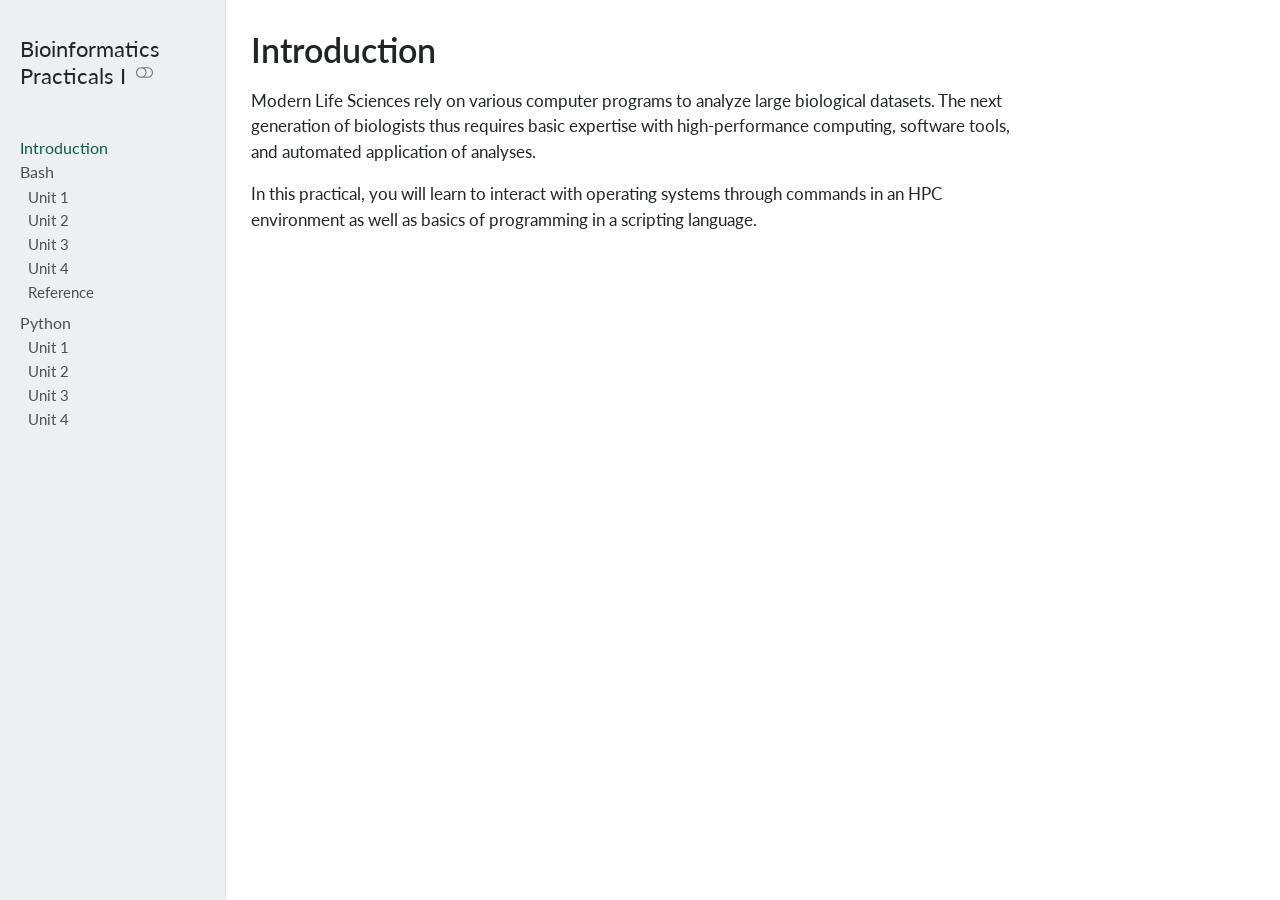
==== commit 8d783ec2: "Built site for gh-pages" ====
--- a/index.html
+++ b/index.html
@@ -7,7 +7,7 @@
 <meta name="viewport" content="width=device-width, initial-scale=1.0, user-scalable=yes">
 
 
-<title>Bioinformatics Practicals I</title>
+<title>Introduction – Bioinformatics Practicals I</title>
 <style>
 code{white-space: pre-wrap;}
 span.smallcaps{font-variant: small-caps;}
@@ -41,15 +41,15 @@
 <link href="site_libs/quarto-html/quarto-syntax-highlighting-e1a5c8363afafaef2c763b6775fbf3ca.css" rel="stylesheet" class="quarto-color-scheme-extra" id="quarto-text-highlighting-styles">
 <script src="site_libs/bootstrap/bootstrap.min.js"></script>
 <link href="site_libs/bootstrap/bootstrap-icons.css" rel="stylesheet">
-<link href="site_libs/bootstrap/bootstrap-2d2c3c1dc8fcebd689918bbad00a5354.min.css" rel="stylesheet" append-hash="true" class="quarto-color-scheme" id="quarto-bootstrap" data-mode="light">
-<link href="site_libs/bootstrap/bootstrap-dark-a5cec38defc11f7561b05eff66b91810.min.css" rel="stylesheet" append-hash="true" class="quarto-color-scheme quarto-color-alternate" id="quarto-bootstrap" data-mode="dark">
-<link href="site_libs/bootstrap/bootstrap-2d2c3c1dc8fcebd689918bbad00a5354.min.css" rel="stylesheet" append-hash="true" class="quarto-color-scheme-extra" id="quarto-bootstrap" data-mode="light">
+<link href="site_libs/bootstrap/bootstrap-89a26b97b4e042d29f918777d3e5f86d.min.css" rel="stylesheet" append-hash="true" class="quarto-color-scheme" id="quarto-bootstrap" data-mode="light">
+<link href="site_libs/bootstrap/bootstrap-dark-4acb735487d7133dc2bef3fc6ac864eb.min.css" rel="stylesheet" append-hash="true" class="quarto-color-scheme quarto-color-alternate" id="quarto-bootstrap" data-mode="dark">
+<link href="site_libs/bootstrap/bootstrap-89a26b97b4e042d29f918777d3e5f86d.min.css" rel="stylesheet" append-hash="true" class="quarto-color-scheme-extra" id="quarto-bootstrap" data-mode="light">
 <script id="quarto-search-options" type="application/json">{
-  "location": "navbar",
+  "location": "sidebar",
   "copy-button": false,
   "collapse-after": 3,
-  "panel-placement": "end",
-  "type": "overlay",
+  "panel-placement": "start",
+  "type": "textbox",
   "limit": 50,
   "keyboard-shortcut": [
     "f",
@@ -76,7 +76,7 @@
 <link rel="stylesheet" href="styles.css">
 </head>
 
-<body class="nav-fixed quarto-light"><script id="quarto-html-before-body" type="application/javascript">
+<body class="nav-sidebar docked quarto-light"><script id="quarto-html-before-body" type="application/javascript">
     const toggleBodyColorMode = (bsSheetEl) => {
       const mode = bsSheetEl.getAttribute("data-mode");
       const bodyEl = window.document.querySelector("body");
@@ -242,54 +242,125 @@
 
 <div id="quarto-search-results"></div>
   <header id="quarto-header" class="headroom fixed-top">
-    <nav class="navbar navbar-expand-lg " data-bs-theme="dark">
-      <div class="navbar-container container-fluid">
-      <div class="navbar-brand-container mx-auto">
-    <a class="navbar-brand" href="./index.html">
-    <span class="navbar-title">Bioinformatics Practicals I</span>
-    </a>
-  </div>
-            <div id="quarto-search" class="" title="Search"></div>
-          <button class="navbar-toggler" type="button" data-bs-toggle="collapse" data-bs-target="#navbarCollapse" aria-controls="navbarCollapse" role="menu" aria-expanded="false" aria-label="Toggle navigation" onclick="if (window.quartoToggleHeadroom) { window.quartoToggleHeadroom(); }">
-  <span class="navbar-toggler-icon"></span>
-</button>
-          <div class="collapse navbar-collapse" id="navbarCollapse">
-            <ul class="navbar-nav navbar-nav-scroll me-auto">
-  <li class="nav-item">
-    <a class="nav-link" href="./bash.html"> 
-<span class="menu-text">Bash exercises</span></a>
-  </li>  
-  <li class="nav-item">
-    <a class="nav-link" href="./bash_reference.html"> 
-<span class="menu-text">Bash reference</span></a>
-  </li>  
-  <li class="nav-item">
-    <a class="nav-link" href="./python1.html"> 
-<span class="menu-text">Python Unit 1</span></a>
-  </li>  
-  <li class="nav-item">
-    <a class="nav-link" href="./python2.html"> 
-<span class="menu-text">Python Unit 2</span></a>
-  </li>  
-  <li class="nav-item">
-    <a class="nav-link" href="./python3.html"> 
-<span class="menu-text">Python Unit 3</span></a>
-  </li>  
-  <li class="nav-item">
-    <a class="nav-link" href="./python4.html"> 
-<span class="menu-text">Python Unit 4</span></a>
-  </li>  
-</ul>
-          </div> <!-- /navcollapse -->
-            <div class="quarto-navbar-tools">
+  <nav class="quarto-secondary-nav">
+    <div class="container-fluid d-flex">
+      <button type="button" class="quarto-btn-toggle btn" data-bs-toggle="collapse" role="button" data-bs-target=".quarto-sidebar-collapse-item" aria-controls="quarto-sidebar" aria-expanded="false" aria-label="Toggle sidebar navigation" onclick="if (window.quartoToggleHeadroom) { window.quartoToggleHeadroom(); }">
+        <i class="bi bi-layout-text-sidebar-reverse"></i>
+      </button>
+        <nav class="quarto-page-breadcrumbs" aria-label="breadcrumb"><ol class="breadcrumb"><li class="breadcrumb-item"><a href="./index.html">Introduction</a></li></ol></nav>
+        <a class="flex-grow-1" role="navigation" data-bs-toggle="collapse" data-bs-target=".quarto-sidebar-collapse-item" aria-controls="quarto-sidebar" aria-expanded="false" aria-label="Toggle sidebar navigation" onclick="if (window.quartoToggleHeadroom) { window.quartoToggleHeadroom(); }">      
+        </a>
+      <button type="button" class="btn quarto-search-button" aria-label="Search" onclick="window.quartoOpenSearch();">
+        <i class="bi bi-search"></i>
+      </button>
+    </div>
+  </nav>
+</header>
+<!-- content -->
+<div id="quarto-content" class="quarto-container page-columns page-rows-contents page-layout-article">
+<!-- sidebar -->
+  <nav id="quarto-sidebar" class="sidebar collapse collapse-horizontal quarto-sidebar-collapse-item sidebar-navigation docked overflow-auto">
+    <div class="pt-lg-2 mt-2 text-left sidebar-header">
+    <div class="sidebar-title mb-0 py-0">
+      <a href="./">Bioinformatics Practicals I</a> 
+        <div class="sidebar-tools-main">
   <a href="" class="quarto-color-scheme-toggle quarto-navigation-tool  px-1" onclick="window.quartoToggleColorScheme(); return false;" title="Toggle dark mode"><i class="bi"></i></a>
 </div>
-      </div> <!-- /container-fluid -->
-    </nav>
-</header>
-<!-- content -->
-<div id="quarto-content" class="quarto-container page-columns page-rows-contents page-layout-article page-navbar">
-<!-- sidebar -->
+    </div>
+      </div>
+        <div class="mt-2 flex-shrink-0 align-items-center">
+        <div class="sidebar-search">
+        <div id="quarto-search" class="" title="Search"></div>
+        </div>
+        </div>
+    <div class="sidebar-menu-container"> 
+    <ul class="list-unstyled mt-1">
+        <li class="sidebar-item">
+  <div class="sidebar-item-container"> 
+  <a href="./index.html" class="sidebar-item-text sidebar-link active">
+ <span class="menu-text">Introduction</span></a>
+  </div>
+</li>
+        <li class="sidebar-item sidebar-item-section">
+      <div class="sidebar-item-container"> 
+            <a class="sidebar-item-text sidebar-link text-start" data-bs-toggle="collapse" data-bs-target="#quarto-sidebar-section-1" role="navigation" aria-expanded="true">
+ <span class="menu-text">Bash</span></a>
+          <a class="sidebar-item-toggle text-start" data-bs-toggle="collapse" data-bs-target="#quarto-sidebar-section-1" role="navigation" aria-expanded="true" aria-label="Toggle section">
+            <i class="bi bi-chevron-right ms-2"></i>
+          </a> 
+      </div>
+      <ul id="quarto-sidebar-section-1" class="collapse list-unstyled sidebar-section depth1 show">  
+          <li class="sidebar-item">
+  <div class="sidebar-item-container"> 
+  <a href="./bash1.html" class="sidebar-item-text sidebar-link">
+ <span class="menu-text">Unit 1</span></a>
+  </div>
+</li>
+          <li class="sidebar-item">
+  <div class="sidebar-item-container"> 
+  <a href="./bash2.html" class="sidebar-item-text sidebar-link">
+ <span class="menu-text">Unit 2</span></a>
+  </div>
+</li>
+          <li class="sidebar-item">
+  <div class="sidebar-item-container"> 
+  <a href="./bash3.html" class="sidebar-item-text sidebar-link">
+ <span class="menu-text">Unit 3</span></a>
+  </div>
+</li>
+          <li class="sidebar-item">
+  <div class="sidebar-item-container"> 
+  <a href="./bash4.html" class="sidebar-item-text sidebar-link">
+ <span class="menu-text">Unit 4</span></a>
+  </div>
+</li>
+          <li class="sidebar-item">
+  <div class="sidebar-item-container"> 
+  <a href="./bash_reference.html" class="sidebar-item-text sidebar-link">
+ <span class="menu-text">Reference</span></a>
+  </div>
+</li>
+      </ul>
+  </li>
+        <li class="sidebar-item sidebar-item-section">
+      <div class="sidebar-item-container"> 
+            <a class="sidebar-item-text sidebar-link text-start" data-bs-toggle="collapse" data-bs-target="#quarto-sidebar-section-2" role="navigation" aria-expanded="true">
+ <span class="menu-text">Python</span></a>
+          <a class="sidebar-item-toggle text-start" data-bs-toggle="collapse" data-bs-target="#quarto-sidebar-section-2" role="navigation" aria-expanded="true" aria-label="Toggle section">
+            <i class="bi bi-chevron-right ms-2"></i>
+          </a> 
+      </div>
+      <ul id="quarto-sidebar-section-2" class="collapse list-unstyled sidebar-section depth1 show">  
+          <li class="sidebar-item">
+  <div class="sidebar-item-container"> 
+  <a href="./python1.html" class="sidebar-item-text sidebar-link">
+ <span class="menu-text">Unit 1</span></a>
+  </div>
+</li>
+          <li class="sidebar-item">
+  <div class="sidebar-item-container"> 
+  <a href="./python2.html" class="sidebar-item-text sidebar-link">
+ <span class="menu-text">Unit 2</span></a>
+  </div>
+</li>
+          <li class="sidebar-item">
+  <div class="sidebar-item-container"> 
+  <a href="./python3.html" class="sidebar-item-text sidebar-link">
+ <span class="menu-text">Unit 3</span></a>
+  </div>
+</li>
+          <li class="sidebar-item">
+  <div class="sidebar-item-container"> 
+  <a href="./python4.html" class="sidebar-item-text sidebar-link">
+ <span class="menu-text">Unit 4</span></a>
+  </div>
+</li>
+      </ul>
+  </li>
+    </ul>
+    </div>
+</nav>
+<div id="quarto-sidebar-glass" class="quarto-sidebar-collapse-item" data-bs-toggle="collapse" data-bs-target=".quarto-sidebar-collapse-item"></div>
 <!-- margin-sidebar -->
     <div id="quarto-margin-sidebar" class="sidebar margin-sidebar zindex-bottom">
         
@@ -300,7 +371,7 @@
 
 <header id="title-block-header" class="quarto-title-block default">
 <div class="quarto-title">
-<h1 class="title">Bioinformatics Practicals I</h1>
+<h1 class="title">Introduction</h1>
 </div>
 
 
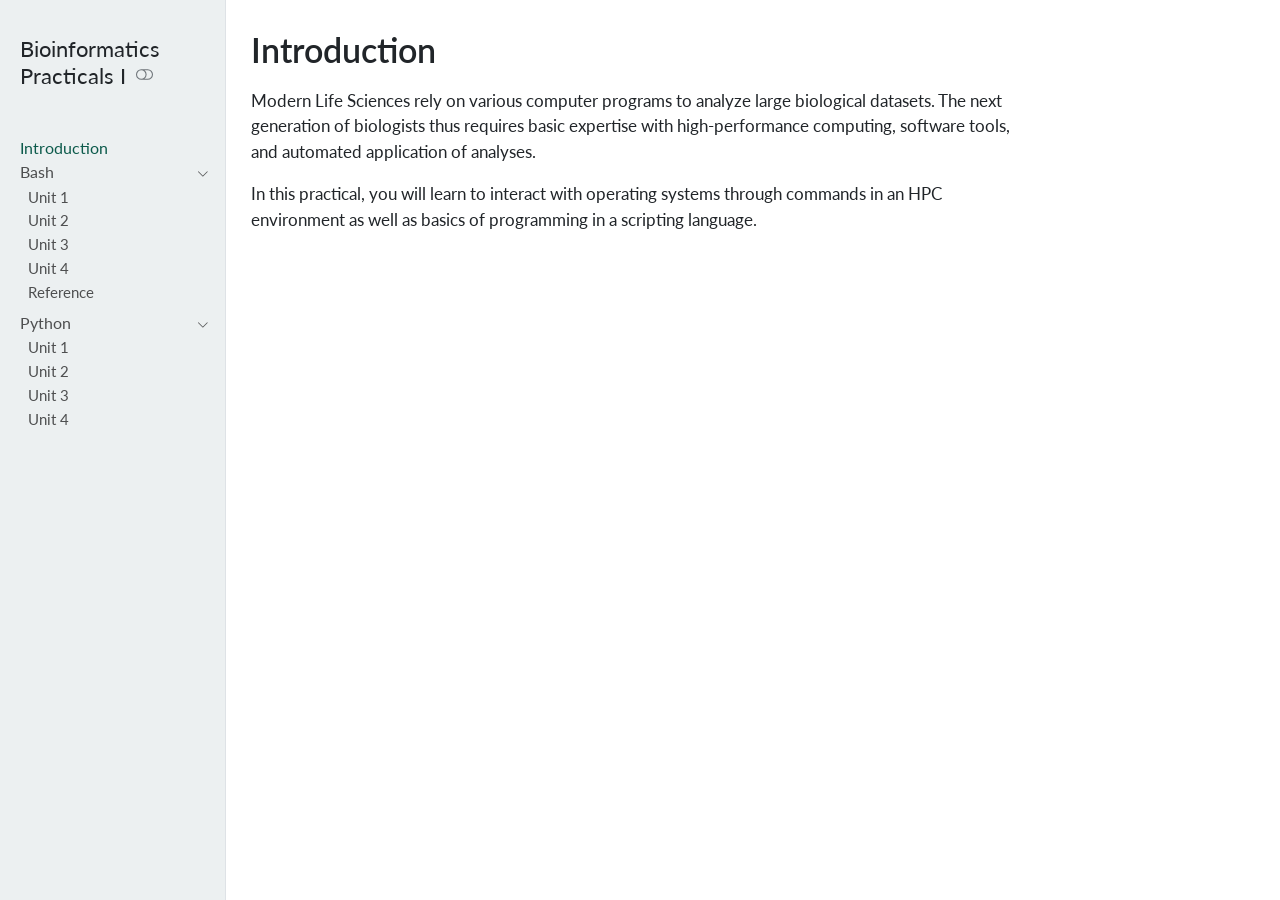
==== commit 4fa27656: "Built site for gh-pages" ====
--- a/index.html
+++ b/index.html
@@ -2,7 +2,7 @@
 <html xmlns="http://www.w3.org/1999/xhtml" lang="en" xml:lang="en"><head>
 
 <meta charset="utf-8">
-<meta name="generator" content="quarto-1.7.31">
+<meta name="generator" content="quarto-1.8.27">
 
 <meta name="viewport" content="width=device-width, initial-scale=1.0, user-scalable=yes">
 
@@ -32,18 +32,19 @@
 <meta name="quarto:offset" content="./">
 <script src="site_libs/quarto-html/quarto.js" type="module"></script>
 <script src="site_libs/quarto-html/tabsets/tabsets.js" type="module"></script>
+<script src="site_libs/quarto-html/axe/axe-check.js" type="module"></script>
 <script src="site_libs/quarto-html/popper.min.js"></script>
 <script src="site_libs/quarto-html/tippy.umd.min.js"></script>
 <script src="site_libs/quarto-html/anchor.min.js"></script>
 <link href="site_libs/quarto-html/tippy.css" rel="stylesheet">
-<link href="site_libs/quarto-html/quarto-syntax-highlighting-e1a5c8363afafaef2c763b6775fbf3ca.css" rel="stylesheet" class="quarto-color-scheme" id="quarto-text-highlighting-styles">
-<link href="site_libs/quarto-html/quarto-syntax-highlighting-dark-8ef56b68f8fa1e9d2ba328e99e439f80.css" rel="stylesheet" class="quarto-color-scheme quarto-color-alternate" id="quarto-text-highlighting-styles">
-<link href="site_libs/quarto-html/quarto-syntax-highlighting-e1a5c8363afafaef2c763b6775fbf3ca.css" rel="stylesheet" class="quarto-color-scheme-extra" id="quarto-text-highlighting-styles">
+<link href="site_libs/quarto-html/quarto-syntax-highlighting-ed96de9b727972fe78a7b5d16c58bf87.css" rel="stylesheet" class="quarto-color-scheme" id="quarto-text-highlighting-styles">
+<link href="site_libs/quarto-html/quarto-syntax-highlighting-dark-4d9afe2b8d18ee9fa5d0d57b5ed4214d.css" rel="stylesheet" class="quarto-color-scheme quarto-color-alternate" id="quarto-text-highlighting-styles">
+<link href="site_libs/quarto-html/quarto-syntax-highlighting-ed96de9b727972fe78a7b5d16c58bf87.css" rel="stylesheet" class="quarto-color-scheme-extra" id="quarto-text-highlighting-styles">
 <script src="site_libs/bootstrap/bootstrap.min.js"></script>
 <link href="site_libs/bootstrap/bootstrap-icons.css" rel="stylesheet">
-<link href="site_libs/bootstrap/bootstrap-89a26b97b4e042d29f918777d3e5f86d.min.css" rel="stylesheet" append-hash="true" class="quarto-color-scheme" id="quarto-bootstrap" data-mode="light">
-<link href="site_libs/bootstrap/bootstrap-dark-4acb735487d7133dc2bef3fc6ac864eb.min.css" rel="stylesheet" append-hash="true" class="quarto-color-scheme quarto-color-alternate" id="quarto-bootstrap" data-mode="dark">
-<link href="site_libs/bootstrap/bootstrap-89a26b97b4e042d29f918777d3e5f86d.min.css" rel="stylesheet" append-hash="true" class="quarto-color-scheme-extra" id="quarto-bootstrap" data-mode="light">
+<link href="site_libs/bootstrap/bootstrap-a2370c85857dd8b424a4926875f0f1ff.min.css" rel="stylesheet" append-hash="true" class="quarto-color-scheme" id="quarto-bootstrap" data-mode="light">
+<link href="site_libs/bootstrap/bootstrap-dark-2595c7eb050eebdfbc98b045594b8514.min.css" rel="stylesheet" append-hash="true" class="quarto-color-scheme quarto-color-alternate" id="quarto-bootstrap" data-mode="dark">
+<link href="site_libs/bootstrap/bootstrap-a2370c85857dd8b424a4926875f0f1ff.min.css" rel="stylesheet" append-hash="true" class="quarto-color-scheme-extra" id="quarto-bootstrap" data-mode="light">
 <script id="quarto-search-options" type="application/json">{
   "location": "sidebar",
   "copy-button": false,
@@ -458,13 +459,14 @@
       e.clearSelection();
     }
     const getTextToCopy = function(trigger) {
-        const codeEl = trigger.previousElementSibling.cloneNode(true);
-        for (const childEl of codeEl.children) {
-          if (isCodeAnnotation(childEl)) {
-            childEl.remove();
-          }
-        }
-        return codeEl.innerText;
+      const outerScaffold = trigger.parentElement.cloneNode(true);
+      const codeEl = outerScaffold.querySelector('code');
+      for (const childEl of codeEl.children) {
+        if (isCodeAnnotation(childEl)) {
+          childEl.remove();
+        }
+      }
+      return codeEl.innerText;
     }
     const clipboard = new window.ClipboardJS('.code-copy-button:not([data-in-quarto-modal])', {
       text: getTextToCopy
--- a/site_libs/quarto-html/quarto-syntax-highlighting-ed96de9b727972fe78a7b5d16c58bf87.css
+++ b/site_libs/quarto-html/quarto-syntax-highlighting-ed96de9b727972fe78a7b5d16c58bf87.css
@@ -0,0 +1,236 @@
+/* quarto syntax highlight colors */
+:root {
+  --quarto-hl-ot-color: #003B4F;
+  --quarto-hl-at-color: #657422;
+  --quarto-hl-ss-color: #20794D;
+  --quarto-hl-an-color: #5E5E5E;
+  --quarto-hl-fu-color: #4758AB;
+  --quarto-hl-st-color: #20794D;
+  --quarto-hl-cf-color: #003B4F;
+  --quarto-hl-op-color: #5E5E5E;
+  --quarto-hl-er-color: #AD0000;
+  --quarto-hl-bn-color: #AD0000;
+  --quarto-hl-al-color: #AD0000;
+  --quarto-hl-va-color: #111111;
+  --quarto-hl-bu-color: inherit;
+  --quarto-hl-ex-color: inherit;
+  --quarto-hl-pp-color: #AD0000;
+  --quarto-hl-in-color: #5E5E5E;
+  --quarto-hl-vs-color: #20794D;
+  --quarto-hl-wa-color: #5E5E5E;
+  --quarto-hl-do-color: #5E5E5E;
+  --quarto-hl-im-color: #00769E;
+  --quarto-hl-ch-color: #20794D;
+  --quarto-hl-dt-color: #AD0000;
+  --quarto-hl-fl-color: #AD0000;
+  --quarto-hl-co-color: #5E5E5E;
+  --quarto-hl-cv-color: #5E5E5E;
+  --quarto-hl-cn-color: #8f5902;
+  --quarto-hl-sc-color: #5E5E5E;
+  --quarto-hl-dv-color: #AD0000;
+  --quarto-hl-kw-color: #003B4F;
+}
+
+/* other quarto variables */
+:root {
+  --quarto-font-monospace: SFMono-Regular, Menlo, Monaco, Consolas, "Liberation Mono", "Courier New", monospace;
+}
+
+/* syntax highlight based on Pandoc's rules */
+pre > code.sourceCode > span {
+  color: #003B4F;
+}
+
+code.sourceCode > span {
+  color: #003B4F;
+}
+
+div.sourceCode,
+div.sourceCode pre.sourceCode {
+  color: #003B4F;
+}
+
+/* Normal */
+code span {
+  color: #003B4F;
+}
+
+/* Alert */
+code span.al {
+  color: #AD0000;
+  font-style: inherit;
+}
+
+/* Annotation */
+code span.an {
+  color: #5E5E5E;
+  font-style: inherit;
+}
+
+/* Attribute */
+code span.at {
+  color: #657422;
+  font-style: inherit;
+}
+
+/* BaseN */
+code span.bn {
+  color: #AD0000;
+  font-style: inherit;
+}
+
+/* BuiltIn */
+code span.bu {
+  font-style: inherit;
+}
+
+/* ControlFlow */
+code span.cf {
+  color: #003B4F;
+  font-weight: bold;
+  font-style: inherit;
+}
+
+/* Char */
+code span.ch {
+  color: #20794D;
+  font-style: inherit;
+}
+
+/* Constant */
+code span.cn {
+  color: #8f5902;
+  font-style: inherit;
+}
+
+/* Comment */
+code span.co {
+  color: #5E5E5E;
+  font-style: inherit;
+}
+
+/* CommentVar */
+code span.cv {
+  color: #5E5E5E;
+  font-style: italic;
+}
+
+/* Documentation */
+code span.do {
+  color: #5E5E5E;
+  font-style: italic;
+}
+
+/* DataType */
+code span.dt {
+  color: #AD0000;
+  font-style: inherit;
+}
+
+/* DecVal */
+code span.dv {
+  color: #AD0000;
+  font-style: inherit;
+}
+
+/* Error */
+code span.er {
+  color: #AD0000;
+  font-style: inherit;
+}
+
+/* Extension */
+code span.ex {
+  font-style: inherit;
+}
+
+/* Float */
+code span.fl {
+  color: #AD0000;
+  font-style: inherit;
+}
+
+/* Function */
+code span.fu {
+  color: #4758AB;
+  font-style: inherit;
+}
+
+/* Import */
+code span.im {
+  color: #00769E;
+  font-style: inherit;
+}
+
+/* Information */
+code span.in {
+  color: #5E5E5E;
+  font-style: inherit;
+}
+
+/* Keyword */
+code span.kw {
+  color: #003B4F;
+  font-weight: bold;
+  font-style: inherit;
+}
+
+/* Operator */
+code span.op {
+  color: #5E5E5E;
+  font-style: inherit;
+}
+
+/* Other */
+code span.ot {
+  color: #003B4F;
+  font-style: inherit;
+}
+
+/* Preprocessor */
+code span.pp {
+  color: #AD0000;
+  font-style: inherit;
+}
+
+/* SpecialChar */
+code span.sc {
+  color: #5E5E5E;
+  font-style: inherit;
+}
+
+/* SpecialString */
+code span.ss {
+  color: #20794D;
+  font-style: inherit;
+}
+
+/* String */
+code span.st {
+  color: #20794D;
+  font-style: inherit;
+}
+
+/* Variable */
+code span.va {
+  color: #111111;
+  font-style: inherit;
+}
+
+/* VerbatimString */
+code span.vs {
+  color: #20794D;
+  font-style: inherit;
+}
+
+/* Warning */
+code span.wa {
+  color: #5E5E5E;
+  font-style: italic;
+}
+
+.prevent-inlining {
+  content: "</";
+}
+
+/*# sourceMappingURL=0920dd6d7437995b8cdf7429764427b1.css.map */
--- a/site_libs/quarto-html/quarto-syntax-highlighting-dark-4d9afe2b8d18ee9fa5d0d57b5ed4214d.css
+++ b/site_libs/quarto-html/quarto-syntax-highlighting-dark-4d9afe2b8d18ee9fa5d0d57b5ed4214d.css
@@ -0,0 +1,219 @@
+/* quarto syntax highlight colors */
+:root {
+  --quarto-hl-al-color: #f07178;
+  --quarto-hl-an-color: #d4d0ab;
+  --quarto-hl-at-color: #00e0e0;
+  --quarto-hl-bn-color: #d4d0ab;
+  --quarto-hl-bu-color: #abe338;
+  --quarto-hl-ch-color: #abe338;
+  --quarto-hl-co-color: #f8f8f2;
+  --quarto-hl-cv-color: #ffd700;
+  --quarto-hl-cn-color: #ffd700;
+  --quarto-hl-cf-color: #ffa07a;
+  --quarto-hl-dt-color: #ffa07a;
+  --quarto-hl-dv-color: #d4d0ab;
+  --quarto-hl-do-color: #f8f8f2;
+  --quarto-hl-er-color: #f07178;
+  --quarto-hl-ex-color: #00e0e0;
+  --quarto-hl-fl-color: #d4d0ab;
+  --quarto-hl-fu-color: #ffa07a;
+  --quarto-hl-im-color: #abe338;
+  --quarto-hl-in-color: #d4d0ab;
+  --quarto-hl-kw-color: #ffa07a;
+  --quarto-hl-op-color: #ffa07a;
+  --quarto-hl-ot-color: #00e0e0;
+  --quarto-hl-pp-color: #dcc6e0;
+  --quarto-hl-re-color: #00e0e0;
+  --quarto-hl-sc-color: #abe338;
+  --quarto-hl-ss-color: #abe338;
+  --quarto-hl-st-color: #abe338;
+  --quarto-hl-va-color: #00e0e0;
+  --quarto-hl-vs-color: #abe338;
+  --quarto-hl-wa-color: #dcc6e0;
+}
+
+/* other quarto variables */
+:root {
+  --quarto-font-monospace: SFMono-Regular, Menlo, Monaco, Consolas, "Liberation Mono", "Courier New", monospace;
+}
+
+/* syntax highlight based on Pandoc's rules */
+pre > code.sourceCode > span {
+  color: #f8f8f2;
+}
+
+code.sourceCode > span {
+  color: #f8f8f2;
+}
+
+div.sourceCode,
+div.sourceCode pre.sourceCode {
+  color: #f8f8f2;
+}
+
+/* Normal */
+code span {
+  color: #f8f8f2;
+}
+
+/* Alert */
+code span.al {
+  color: #f07178;
+}
+
+/* Annotation */
+code span.an {
+  color: #d4d0ab;
+}
+
+/* Attribute */
+code span.at {
+  color: #00e0e0;
+}
+
+/* BaseN */
+code span.bn {
+  color: #d4d0ab;
+}
+
+/* BuiltIn */
+code span.bu {
+  color: #abe338;
+}
+
+/* ControlFlow */
+code span.cf {
+  font-weight: bold;
+  color: #ffa07a;
+}
+
+/* Char */
+code span.ch {
+  color: #abe338;
+}
+
+/* Constant */
+code span.cn {
+  color: #ffd700;
+}
+
+/* Comment */
+code span.co {
+  font-style: italic;
+  color: #f8f8f2;
+}
+
+/* CommentVar */
+code span.cv {
+  color: #ffd700;
+}
+
+/* Documentation */
+code span.do {
+  color: #f8f8f2;
+}
+
+/* DataType */
+code span.dt {
+  color: #ffa07a;
+}
+
+/* DecVal */
+code span.dv {
+  color: #d4d0ab;
+}
+
+/* Error */
+code span.er {
+  color: #f07178;
+  text-decoration: underline;
+}
+
+/* Extension */
+code span.ex {
+  font-weight: bold;
+  color: #00e0e0;
+}
+
+/* Float */
+code span.fl {
+  color: #d4d0ab;
+}
+
+/* Function */
+code span.fu {
+  color: #ffa07a;
+}
+
+/* Import */
+code span.im {
+  color: #abe338;
+}
+
+/* Information */
+code span.in {
+  color: #d4d0ab;
+}
+
+/* Keyword */
+code span.kw {
+  font-weight: bold;
+  color: #ffa07a;
+}
+
+/* Operator */
+code span.op {
+  color: #ffa07a;
+}
+
+/* Other */
+code span.ot {
+  color: #00e0e0;
+}
+
+/* Preprocessor */
+code span.pp {
+  color: #dcc6e0;
+}
+
+/* RegionMarker */
+code span.re {
+  background-color: #f8f8f2;
+  color: #00e0e0;
+}
+
+/* SpecialChar */
+code span.sc {
+  color: #abe338;
+}
+
+/* SpecialString */
+code span.ss {
+  color: #abe338;
+}
+
+/* String */
+code span.st {
+  color: #abe338;
+}
+
+/* Variable */
+code span.va {
+  color: #00e0e0;
+}
+
+/* VerbatimString */
+code span.vs {
+  color: #abe338;
+}
+
+/* Warning */
+code span.wa {
+  color: #dcc6e0;
+}
+
+.prevent-inlining {
+  content: "</";
+}
+
+/*# sourceMappingURL=86edf53ecdff796acf02dbceed379426.css.map */
--- a/site_libs/quarto-html/quarto-syntax-highlighting-ed96de9b727972fe78a7b5d16c58bf87.css
+++ b/site_libs/quarto-html/quarto-syntax-highlighting-ed96de9b727972fe78a7b5d16c58bf87.css
@@ -0,0 +1,236 @@
+/* quarto syntax highlight colors */
+:root {
+  --quarto-hl-ot-color: #003B4F;
+  --quarto-hl-at-color: #657422;
+  --quarto-hl-ss-color: #20794D;
+  --quarto-hl-an-color: #5E5E5E;
+  --quarto-hl-fu-color: #4758AB;
+  --quarto-hl-st-color: #20794D;
+  --quarto-hl-cf-color: #003B4F;
+  --quarto-hl-op-color: #5E5E5E;
+  --quarto-hl-er-color: #AD0000;
+  --quarto-hl-bn-color: #AD0000;
+  --quarto-hl-al-color: #AD0000;
+  --quarto-hl-va-color: #111111;
+  --quarto-hl-bu-color: inherit;
+  --quarto-hl-ex-color: inherit;
+  --quarto-hl-pp-color: #AD0000;
+  --quarto-hl-in-color: #5E5E5E;
+  --quarto-hl-vs-color: #20794D;
+  --quarto-hl-wa-color: #5E5E5E;
+  --quarto-hl-do-color: #5E5E5E;
+  --quarto-hl-im-color: #00769E;
+  --quarto-hl-ch-color: #20794D;
+  --quarto-hl-dt-color: #AD0000;
+  --quarto-hl-fl-color: #AD0000;
+  --quarto-hl-co-color: #5E5E5E;
+  --quarto-hl-cv-color: #5E5E5E;
+  --quarto-hl-cn-color: #8f5902;
+  --quarto-hl-sc-color: #5E5E5E;
+  --quarto-hl-dv-color: #AD0000;
+  --quarto-hl-kw-color: #003B4F;
+}
+
+/* other quarto variables */
+:root {
+  --quarto-font-monospace: SFMono-Regular, Menlo, Monaco, Consolas, "Liberation Mono", "Courier New", monospace;
+}
+
+/* syntax highlight based on Pandoc's rules */
+pre > code.sourceCode > span {
+  color: #003B4F;
+}
+
+code.sourceCode > span {
+  color: #003B4F;
+}
+
+div.sourceCode,
+div.sourceCode pre.sourceCode {
+  color: #003B4F;
+}
+
+/* Normal */
+code span {
+  color: #003B4F;
+}
+
+/* Alert */
+code span.al {
+  color: #AD0000;
+  font-style: inherit;
+}
+
+/* Annotation */
+code span.an {
+  color: #5E5E5E;
+  font-style: inherit;
+}
+
+/* Attribute */
+code span.at {
+  color: #657422;
+  font-style: inherit;
+}
+
+/* BaseN */
+code span.bn {
+  color: #AD0000;
+  font-style: inherit;
+}
+
+/* BuiltIn */
+code span.bu {
+  font-style: inherit;
+}
+
+/* ControlFlow */
+code span.cf {
+  color: #003B4F;
+  font-weight: bold;
+  font-style: inherit;
+}
+
+/* Char */
+code span.ch {
+  color: #20794D;
+  font-style: inherit;
+}
+
+/* Constant */
+code span.cn {
+  color: #8f5902;
+  font-style: inherit;
+}
+
+/* Comment */
+code span.co {
+  color: #5E5E5E;
+  font-style: inherit;
+}
+
+/* CommentVar */
+code span.cv {
+  color: #5E5E5E;
+  font-style: italic;
+}
+
+/* Documentation */
+code span.do {
+  color: #5E5E5E;
+  font-style: italic;
+}
+
+/* DataType */
+code span.dt {
+  color: #AD0000;
+  font-style: inherit;
+}
+
+/* DecVal */
+code span.dv {
+  color: #AD0000;
+  font-style: inherit;
+}
+
+/* Error */
+code span.er {
+  color: #AD0000;
+  font-style: inherit;
+}
+
+/* Extension */
+code span.ex {
+  font-style: inherit;
+}
+
+/* Float */
+code span.fl {
+  color: #AD0000;
+  font-style: inherit;
+}
+
+/* Function */
+code span.fu {
+  color: #4758AB;
+  font-style: inherit;
+}
+
+/* Import */
+code span.im {
+  color: #00769E;
+  font-style: inherit;
+}
+
+/* Information */
+code span.in {
+  color: #5E5E5E;
+  font-style: inherit;
+}
+
+/* Keyword */
+code span.kw {
+  color: #003B4F;
+  font-weight: bold;
+  font-style: inherit;
+}
+
+/* Operator */
+code span.op {
+  color: #5E5E5E;
+  font-style: inherit;
+}
+
+/* Other */
+code span.ot {
+  color: #003B4F;
+  font-style: inherit;
+}
+
+/* Preprocessor */
+code span.pp {
+  color: #AD0000;
+  font-style: inherit;
+}
+
+/* SpecialChar */
+code span.sc {
+  color: #5E5E5E;
+  font-style: inherit;
+}
+
+/* SpecialString */
+code span.ss {
+  color: #20794D;
+  font-style: inherit;
+}
+
+/* String */
+code span.st {
+  color: #20794D;
+  font-style: inherit;
+}
+
+/* Variable */
+code span.va {
+  color: #111111;
+  font-style: inherit;
+}
+
+/* VerbatimString */
+code span.vs {
+  color: #20794D;
+  font-style: inherit;
+}
+
+/* Warning */
+code span.wa {
+  color: #5E5E5E;
+  font-style: italic;
+}
+
+.prevent-inlining {
+  content: "</";
+}
+
+/*# sourceMappingURL=0920dd6d7437995b8cdf7429764427b1.css.map */
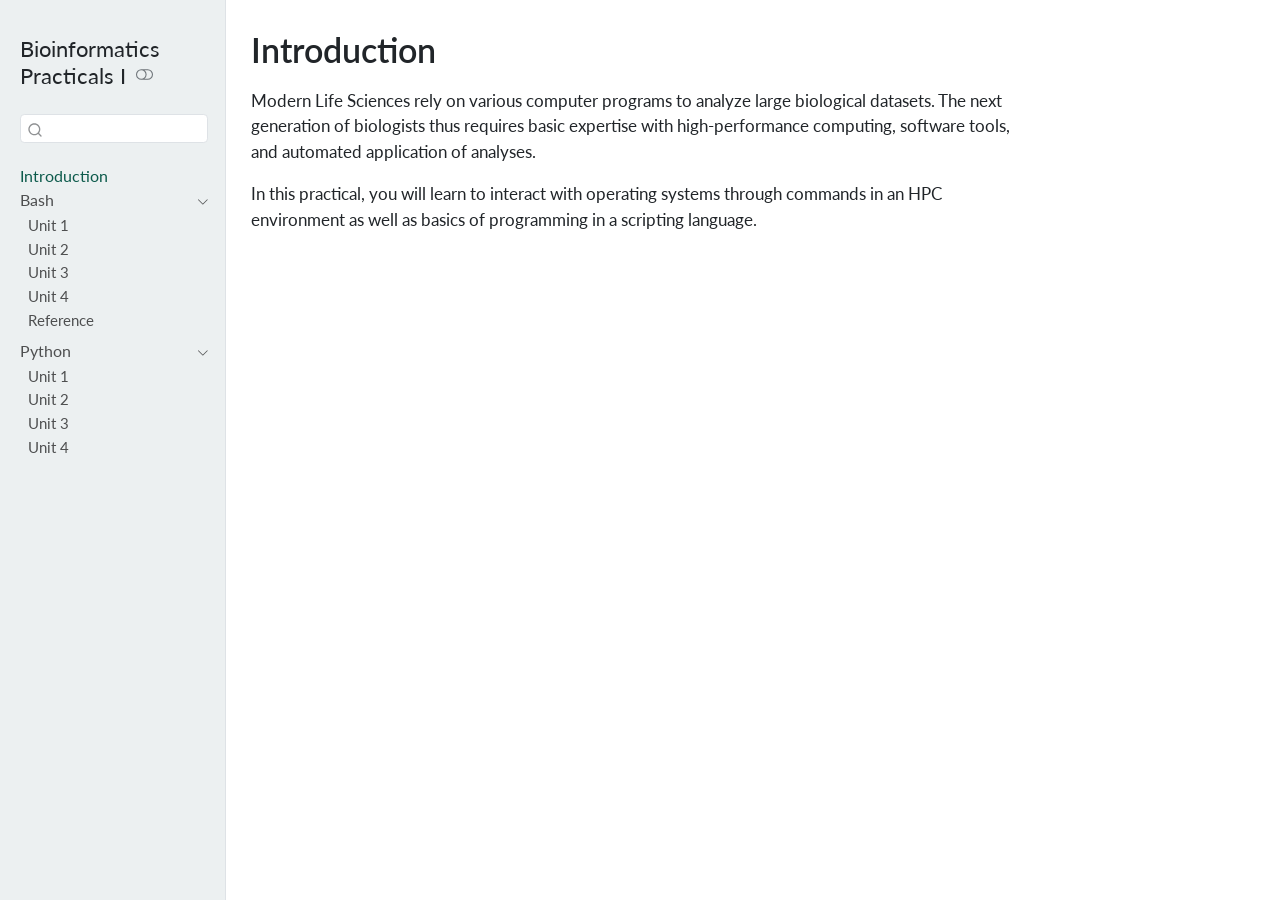
==== commit 8231e9a6: "Built site for gh-pages" ====
--- a/index.html
+++ b/index.html
@@ -2,13 +2,16 @@
 <html xmlns="http://www.w3.org/1999/xhtml" lang="en" xml:lang="en"><head>
 
 <meta charset="utf-8">
-<meta name="generator" content="quarto-1.8.27">
+<meta name="generator" content="quarto-1.9.36">
 
 <meta name="viewport" content="width=device-width, initial-scale=1.0, user-scalable=yes">
 
 
 <title>Introduction – Bioinformatics Practicals I</title>
 <style>
+/* Default styles provided by pandoc.
+** See https://pandoc.org/MANUAL.html#variables-for-html for config info.
+*/
 code{white-space: pre-wrap;}
 span.smallcaps{font-variant: small-caps;}
 div.columns{display: flex; gap: min(4vw, 1.5em);}
@@ -32,19 +35,18 @@
 <meta name="quarto:offset" content="./">
 <script src="site_libs/quarto-html/quarto.js" type="module"></script>
 <script src="site_libs/quarto-html/tabsets/tabsets.js" type="module"></script>
-<script src="site_libs/quarto-html/axe/axe-check.js" type="module"></script>
 <script src="site_libs/quarto-html/popper.min.js"></script>
 <script src="site_libs/quarto-html/tippy.umd.min.js"></script>
 <script src="site_libs/quarto-html/anchor.min.js"></script>
 <link href="site_libs/quarto-html/tippy.css" rel="stylesheet">
-<link href="site_libs/quarto-html/quarto-syntax-highlighting-ed96de9b727972fe78a7b5d16c58bf87.css" rel="stylesheet" class="quarto-color-scheme" id="quarto-text-highlighting-styles">
-<link href="site_libs/quarto-html/quarto-syntax-highlighting-dark-4d9afe2b8d18ee9fa5d0d57b5ed4214d.css" rel="stylesheet" class="quarto-color-scheme quarto-color-alternate" id="quarto-text-highlighting-styles">
-<link href="site_libs/quarto-html/quarto-syntax-highlighting-ed96de9b727972fe78a7b5d16c58bf87.css" rel="stylesheet" class="quarto-color-scheme-extra" id="quarto-text-highlighting-styles">
+<link href="site_libs/quarto-html/quarto-syntax-highlighting-845c23b38eaddc0f92fda52bfe77a8c8.css" rel="stylesheet" class="quarto-color-scheme" id="quarto-text-highlighting-styles">
+<link href="site_libs/quarto-html/quarto-syntax-highlighting-dark-f418161beb48e0141c760e455f12af2c.css" rel="stylesheet" class="quarto-color-scheme quarto-color-alternate" id="quarto-text-highlighting-styles">
+<link href="site_libs/quarto-html/quarto-syntax-highlighting-845c23b38eaddc0f92fda52bfe77a8c8.css" rel="stylesheet" class="quarto-color-scheme-extra" id="quarto-text-highlighting-styles">
 <script src="site_libs/bootstrap/bootstrap.min.js"></script>
 <link href="site_libs/bootstrap/bootstrap-icons.css" rel="stylesheet">
-<link href="site_libs/bootstrap/bootstrap-a2370c85857dd8b424a4926875f0f1ff.min.css" rel="stylesheet" append-hash="true" class="quarto-color-scheme" id="quarto-bootstrap" data-mode="light">
-<link href="site_libs/bootstrap/bootstrap-dark-2595c7eb050eebdfbc98b045594b8514.min.css" rel="stylesheet" append-hash="true" class="quarto-color-scheme quarto-color-alternate" id="quarto-bootstrap" data-mode="dark">
-<link href="site_libs/bootstrap/bootstrap-a2370c85857dd8b424a4926875f0f1ff.min.css" rel="stylesheet" append-hash="true" class="quarto-color-scheme-extra" id="quarto-bootstrap" data-mode="light">
+<link href="site_libs/bootstrap/bootstrap-79c920b4234fabadc33fa4796eee2c7c.min.css" rel="stylesheet" append-hash="true" class="quarto-color-scheme" id="quarto-bootstrap" data-mode="light">
+<link href="site_libs/bootstrap/bootstrap-dark-898899e4a9cd4942f6f1a24679b41a89.min.css" rel="stylesheet" append-hash="true" class="quarto-color-scheme quarto-color-alternate" id="quarto-bootstrap" data-mode="dark">
+<link href="site_libs/bootstrap/bootstrap-79c920b4234fabadc33fa4796eee2c7c.min.css" rel="stylesheet" append-hash="true" class="quarto-color-scheme-extra" id="quarto-bootstrap" data-mode="light">
 <script id="quarto-search-options" type="application/json">{
   "location": "sidebar",
   "copy-button": false,
--- a/site_libs/quarto-html/quarto-syntax-highlighting-845c23b38eaddc0f92fda52bfe77a8c8.css
+++ b/site_libs/quarto-html/quarto-syntax-highlighting-845c23b38eaddc0f92fda52bfe77a8c8.css
@@ -0,0 +1,236 @@
+/* quarto syntax highlight colors */
+:root {
+  --quarto-hl-ot-color: #003B4F;
+  --quarto-hl-at-color: #657422;
+  --quarto-hl-ss-color: #20794D;
+  --quarto-hl-an-color: #5E5E5E;
+  --quarto-hl-fu-color: #4758AB;
+  --quarto-hl-st-color: #20794D;
+  --quarto-hl-cf-color: #003B4F;
+  --quarto-hl-op-color: #5E5E5E;
+  --quarto-hl-er-color: #AD0000;
+  --quarto-hl-bn-color: #AD0000;
+  --quarto-hl-al-color: #AD0000;
+  --quarto-hl-va-color: #111111;
+  --quarto-hl-bu-color: inherit;
+  --quarto-hl-ex-color: inherit;
+  --quarto-hl-pp-color: #AD0000;
+  --quarto-hl-in-color: #5E5E5E;
+  --quarto-hl-vs-color: #20794D;
+  --quarto-hl-wa-color: #5E5E5E;
+  --quarto-hl-do-color: #5E5E5E;
+  --quarto-hl-im-color: #00769E;
+  --quarto-hl-ch-color: #20794D;
+  --quarto-hl-dt-color: #AD0000;
+  --quarto-hl-fl-color: #AD0000;
+  --quarto-hl-co-color: #5E5E5E;
+  --quarto-hl-cv-color: #5E5E5E;
+  --quarto-hl-cn-color: #8f5902;
+  --quarto-hl-sc-color: #5E5E5E;
+  --quarto-hl-dv-color: #AD0000;
+  --quarto-hl-kw-color: #003B4F;
+}
+
+/* other quarto variables */
+:root {
+  --quarto-font-monospace: SFMono-Regular, Menlo, Monaco, Consolas, "Liberation Mono", "Courier New", monospace;
+}
+
+/* syntax highlight based on Pandoc's rules */
+pre > code.sourceCode > span {
+  color: #003B4F;
+}
+
+code.sourceCode > span {
+  color: #003B4F;
+}
+
+div.sourceCode,
+div.sourceCode pre.sourceCode {
+  color: #003B4F;
+}
+
+/* Normal */
+code span {
+  color: #003B4F;
+}
+
+/* Alert */
+code span.al {
+  color: #AD0000;
+  font-style: inherit;
+}
+
+/* Annotation */
+code span.an {
+  color: #5E5E5E;
+  font-style: inherit;
+}
+
+/* Attribute */
+code span.at {
+  color: #657422;
+  font-style: inherit;
+}
+
+/* BaseN */
+code span.bn {
+  color: #AD0000;
+  font-style: inherit;
+}
+
+/* BuiltIn */
+code span.bu {
+  font-style: inherit;
+}
+
+/* ControlFlow */
+code span.cf {
+  color: #003B4F;
+  font-weight: bold;
+  font-style: inherit;
+}
+
+/* Char */
+code span.ch {
+  color: #20794D;
+  font-style: inherit;
+}
+
+/* Constant */
+code span.cn {
+  color: #8f5902;
+  font-style: inherit;
+}
+
+/* Comment */
+code span.co {
+  color: #5E5E5E;
+  font-style: inherit;
+}
+
+/* CommentVar */
+code span.cv {
+  color: #5E5E5E;
+  font-style: italic;
+}
+
+/* Documentation */
+code span.do {
+  color: #5E5E5E;
+  font-style: italic;
+}
+
+/* DataType */
+code span.dt {
+  color: #AD0000;
+  font-style: inherit;
+}
+
+/* DecVal */
+code span.dv {
+  color: #AD0000;
+  font-style: inherit;
+}
+
+/* Error */
+code span.er {
+  color: #AD0000;
+  font-style: inherit;
+}
+
+/* Extension */
+code span.ex {
+  font-style: inherit;
+}
+
+/* Float */
+code span.fl {
+  color: #AD0000;
+  font-style: inherit;
+}
+
+/* Function */
+code span.fu {
+  color: #4758AB;
+  font-style: inherit;
+}
+
+/* Import */
+code span.im {
+  color: #00769E;
+  font-style: inherit;
+}
+
+/* Information */
+code span.in {
+  color: #5E5E5E;
+  font-style: inherit;
+}
+
+/* Keyword */
+code span.kw {
+  color: #003B4F;
+  font-weight: bold;
+  font-style: inherit;
+}
+
+/* Operator */
+code span.op {
+  color: #5E5E5E;
+  font-style: inherit;
+}
+
+/* Other */
+code span.ot {
+  color: #003B4F;
+  font-style: inherit;
+}
+
+/* Preprocessor */
+code span.pp {
+  color: #AD0000;
+  font-style: inherit;
+}
+
+/* SpecialChar */
+code span.sc {
+  color: #5E5E5E;
+  font-style: inherit;
+}
+
+/* SpecialString */
+code span.ss {
+  color: #20794D;
+  font-style: inherit;
+}
+
+/* String */
+code span.st {
+  color: #20794D;
+  font-style: inherit;
+}
+
+/* Variable */
+code span.va {
+  color: #111111;
+  font-style: inherit;
+}
+
+/* VerbatimString */
+code span.vs {
+  color: #20794D;
+  font-style: inherit;
+}
+
+/* Warning */
+code span.wa {
+  color: #5E5E5E;
+  font-style: italic;
+}
+
+.prevent-inlining {
+  content: "</";
+}
+
+/*# sourceMappingURL=ac89f0bb514bba72461919f78549e31c.css.map */
--- a/site_libs/quarto-html/quarto-syntax-highlighting-dark-f418161beb48e0141c760e455f12af2c.css
+++ b/site_libs/quarto-html/quarto-syntax-highlighting-dark-f418161beb48e0141c760e455f12af2c.css
@@ -0,0 +1,219 @@
+/* quarto syntax highlight colors */
+:root {
+  --quarto-hl-al-color: #f07178;
+  --quarto-hl-an-color: #d4d0ab;
+  --quarto-hl-at-color: #00e0e0;
+  --quarto-hl-bn-color: #d4d0ab;
+  --quarto-hl-bu-color: #abe338;
+  --quarto-hl-ch-color: #abe338;
+  --quarto-hl-co-color: #f8f8f2;
+  --quarto-hl-cv-color: #ffd700;
+  --quarto-hl-cn-color: #ffd700;
+  --quarto-hl-cf-color: #ffa07a;
+  --quarto-hl-dt-color: #ffa07a;
+  --quarto-hl-dv-color: #d4d0ab;
+  --quarto-hl-do-color: #f8f8f2;
+  --quarto-hl-er-color: #f07178;
+  --quarto-hl-ex-color: #00e0e0;
+  --quarto-hl-fl-color: #d4d0ab;
+  --quarto-hl-fu-color: #ffa07a;
+  --quarto-hl-im-color: #abe338;
+  --quarto-hl-in-color: #d4d0ab;
+  --quarto-hl-kw-color: #ffa07a;
+  --quarto-hl-op-color: #ffa07a;
+  --quarto-hl-ot-color: #00e0e0;
+  --quarto-hl-pp-color: #dcc6e0;
+  --quarto-hl-re-color: #00e0e0;
+  --quarto-hl-sc-color: #abe338;
+  --quarto-hl-ss-color: #abe338;
+  --quarto-hl-st-color: #abe338;
+  --quarto-hl-va-color: #00e0e0;
+  --quarto-hl-vs-color: #abe338;
+  --quarto-hl-wa-color: #dcc6e0;
+}
+
+/* other quarto variables */
+:root {
+  --quarto-font-monospace: SFMono-Regular, Menlo, Monaco, Consolas, "Liberation Mono", "Courier New", monospace;
+}
+
+/* syntax highlight based on Pandoc's rules */
+pre > code.sourceCode > span {
+  color: #f8f8f2;
+}
+
+code.sourceCode > span {
+  color: #f8f8f2;
+}
+
+div.sourceCode,
+div.sourceCode pre.sourceCode {
+  color: #f8f8f2;
+}
+
+/* Normal */
+code span {
+  color: #f8f8f2;
+}
+
+/* Alert */
+code span.al {
+  color: #f07178;
+}
+
+/* Annotation */
+code span.an {
+  color: #d4d0ab;
+}
+
+/* Attribute */
+code span.at {
+  color: #00e0e0;
+}
+
+/* BaseN */
+code span.bn {
+  color: #d4d0ab;
+}
+
+/* BuiltIn */
+code span.bu {
+  color: #abe338;
+}
+
+/* ControlFlow */
+code span.cf {
+  font-weight: bold;
+  color: #ffa07a;
+}
+
+/* Char */
+code span.ch {
+  color: #abe338;
+}
+
+/* Constant */
+code span.cn {
+  color: #ffd700;
+}
+
+/* Comment */
+code span.co {
+  font-style: italic;
+  color: #f8f8f2;
+}
+
+/* CommentVar */
+code span.cv {
+  color: #ffd700;
+}
+
+/* Documentation */
+code span.do {
+  color: #f8f8f2;
+}
+
+/* DataType */
+code span.dt {
+  color: #ffa07a;
+}
+
+/* DecVal */
+code span.dv {
+  color: #d4d0ab;
+}
+
+/* Error */
+code span.er {
+  color: #f07178;
+  text-decoration: underline;
+}
+
+/* Extension */
+code span.ex {
+  font-weight: bold;
+  color: #00e0e0;
+}
+
+/* Float */
+code span.fl {
+  color: #d4d0ab;
+}
+
+/* Function */
+code span.fu {
+  color: #ffa07a;
+}
+
+/* Import */
+code span.im {
+  color: #abe338;
+}
+
+/* Information */
+code span.in {
+  color: #d4d0ab;
+}
+
+/* Keyword */
+code span.kw {
+  font-weight: bold;
+  color: #ffa07a;
+}
+
+/* Operator */
+code span.op {
+  color: #ffa07a;
+}
+
+/* Other */
+code span.ot {
+  color: #00e0e0;
+}
+
+/* Preprocessor */
+code span.pp {
+  color: #dcc6e0;
+}
+
+/* RegionMarker */
+code span.re {
+  background-color: #f8f8f2;
+  color: #00e0e0;
+}
+
+/* SpecialChar */
+code span.sc {
+  color: #abe338;
+}
+
+/* SpecialString */
+code span.ss {
+  color: #abe338;
+}
+
+/* String */
+code span.st {
+  color: #abe338;
+}
+
+/* Variable */
+code span.va {
+  color: #00e0e0;
+}
+
+/* VerbatimString */
+code span.vs {
+  color: #abe338;
+}
+
+/* Warning */
+code span.wa {
+  color: #dcc6e0;
+}
+
+.prevent-inlining {
+  content: "</";
+}
+
+/*# sourceMappingURL=378c2a0cc31455d06730fbe37c8f3789.css.map */
--- a/site_libs/quarto-html/quarto-syntax-highlighting-845c23b38eaddc0f92fda52bfe77a8c8.css
+++ b/site_libs/quarto-html/quarto-syntax-highlighting-845c23b38eaddc0f92fda52bfe77a8c8.css
@@ -0,0 +1,236 @@
+/* quarto syntax highlight colors */
+:root {
+  --quarto-hl-ot-color: #003B4F;
+  --quarto-hl-at-color: #657422;
+  --quarto-hl-ss-color: #20794D;
+  --quarto-hl-an-color: #5E5E5E;
+  --quarto-hl-fu-color: #4758AB;
+  --quarto-hl-st-color: #20794D;
+  --quarto-hl-cf-color: #003B4F;
+  --quarto-hl-op-color: #5E5E5E;
+  --quarto-hl-er-color: #AD0000;
+  --quarto-hl-bn-color: #AD0000;
+  --quarto-hl-al-color: #AD0000;
+  --quarto-hl-va-color: #111111;
+  --quarto-hl-bu-color: inherit;
+  --quarto-hl-ex-color: inherit;
+  --quarto-hl-pp-color: #AD0000;
+  --quarto-hl-in-color: #5E5E5E;
+  --quarto-hl-vs-color: #20794D;
+  --quarto-hl-wa-color: #5E5E5E;
+  --quarto-hl-do-color: #5E5E5E;
+  --quarto-hl-im-color: #00769E;
+  --quarto-hl-ch-color: #20794D;
+  --quarto-hl-dt-color: #AD0000;
+  --quarto-hl-fl-color: #AD0000;
+  --quarto-hl-co-color: #5E5E5E;
+  --quarto-hl-cv-color: #5E5E5E;
+  --quarto-hl-cn-color: #8f5902;
+  --quarto-hl-sc-color: #5E5E5E;
+  --quarto-hl-dv-color: #AD0000;
+  --quarto-hl-kw-color: #003B4F;
+}
+
+/* other quarto variables */
+:root {
+  --quarto-font-monospace: SFMono-Regular, Menlo, Monaco, Consolas, "Liberation Mono", "Courier New", monospace;
+}
+
+/* syntax highlight based on Pandoc's rules */
+pre > code.sourceCode > span {
+  color: #003B4F;
+}
+
+code.sourceCode > span {
+  color: #003B4F;
+}
+
+div.sourceCode,
+div.sourceCode pre.sourceCode {
+  color: #003B4F;
+}
+
+/* Normal */
+code span {
+  color: #003B4F;
+}
+
+/* Alert */
+code span.al {
+  color: #AD0000;
+  font-style: inherit;
+}
+
+/* Annotation */
+code span.an {
+  color: #5E5E5E;
+  font-style: inherit;
+}
+
+/* Attribute */
+code span.at {
+  color: #657422;
+  font-style: inherit;
+}
+
+/* BaseN */
+code span.bn {
+  color: #AD0000;
+  font-style: inherit;
+}
+
+/* BuiltIn */
+code span.bu {
+  font-style: inherit;
+}
+
+/* ControlFlow */
+code span.cf {
+  color: #003B4F;
+  font-weight: bold;
+  font-style: inherit;
+}
+
+/* Char */
+code span.ch {
+  color: #20794D;
+  font-style: inherit;
+}
+
+/* Constant */
+code span.cn {
+  color: #8f5902;
+  font-style: inherit;
+}
+
+/* Comment */
+code span.co {
+  color: #5E5E5E;
+  font-style: inherit;
+}
+
+/* CommentVar */
+code span.cv {
+  color: #5E5E5E;
+  font-style: italic;
+}
+
+/* Documentation */
+code span.do {
+  color: #5E5E5E;
+  font-style: italic;
+}
+
+/* DataType */
+code span.dt {
+  color: #AD0000;
+  font-style: inherit;
+}
+
+/* DecVal */
+code span.dv {
+  color: #AD0000;
+  font-style: inherit;
+}
+
+/* Error */
+code span.er {
+  color: #AD0000;
+  font-style: inherit;
+}
+
+/* Extension */
+code span.ex {
+  font-style: inherit;
+}
+
+/* Float */
+code span.fl {
+  color: #AD0000;
+  font-style: inherit;
+}
+
+/* Function */
+code span.fu {
+  color: #4758AB;
+  font-style: inherit;
+}
+
+/* Import */
+code span.im {
+  color: #00769E;
+  font-style: inherit;
+}
+
+/* Information */
+code span.in {
+  color: #5E5E5E;
+  font-style: inherit;
+}
+
+/* Keyword */
+code span.kw {
+  color: #003B4F;
+  font-weight: bold;
+  font-style: inherit;
+}
+
+/* Operator */
+code span.op {
+  color: #5E5E5E;
+  font-style: inherit;
+}
+
+/* Other */
+code span.ot {
+  color: #003B4F;
+  font-style: inherit;
+}
+
+/* Preprocessor */
+code span.pp {
+  color: #AD0000;
+  font-style: inherit;
+}
+
+/* SpecialChar */
+code span.sc {
+  color: #5E5E5E;
+  font-style: inherit;
+}
+
+/* SpecialString */
+code span.ss {
+  color: #20794D;
+  font-style: inherit;
+}
+
+/* String */
+code span.st {
+  color: #20794D;
+  font-style: inherit;
+}
+
+/* Variable */
+code span.va {
+  color: #111111;
+  font-style: inherit;
+}
+
+/* VerbatimString */
+code span.vs {
+  color: #20794D;
+  font-style: inherit;
+}
+
+/* Warning */
+code span.wa {
+  color: #5E5E5E;
+  font-style: italic;
+}
+
+.prevent-inlining {
+  content: "</";
+}
+
+/*# sourceMappingURL=ac89f0bb514bba72461919f78549e31c.css.map */
